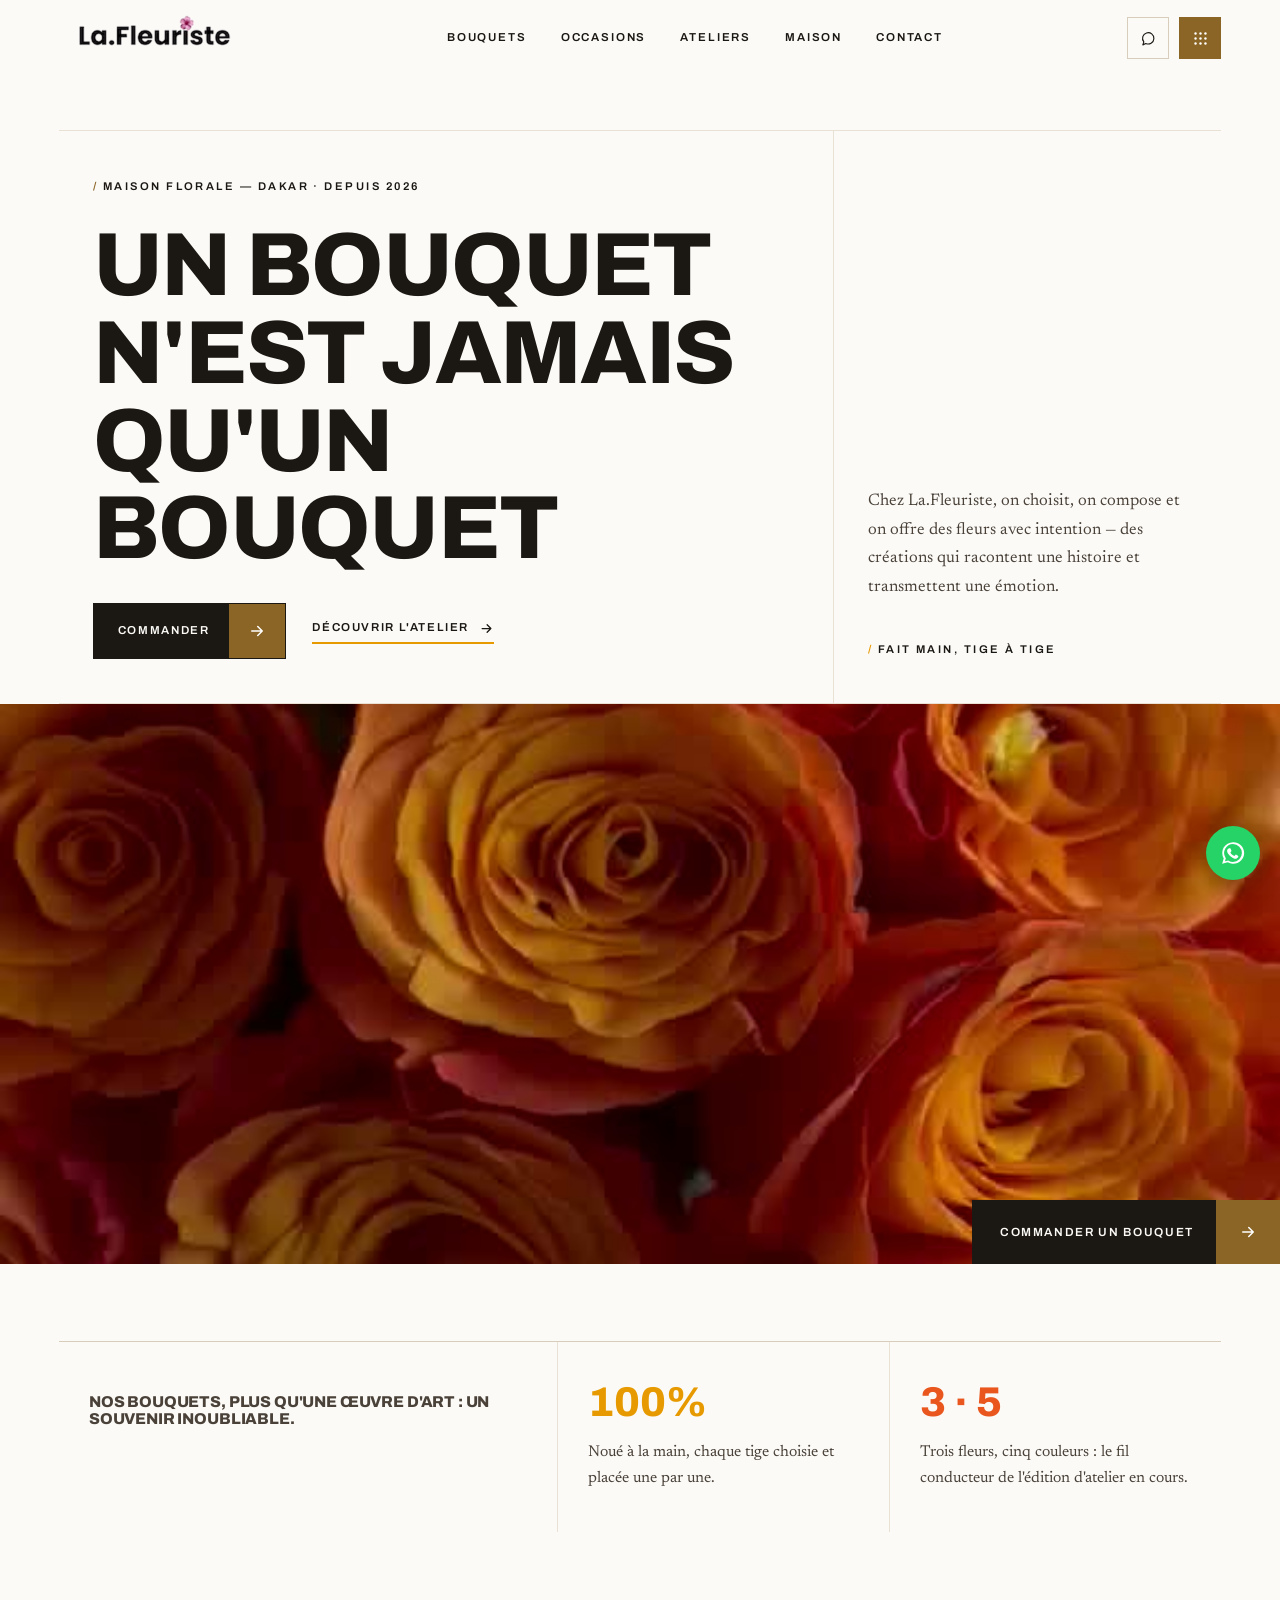
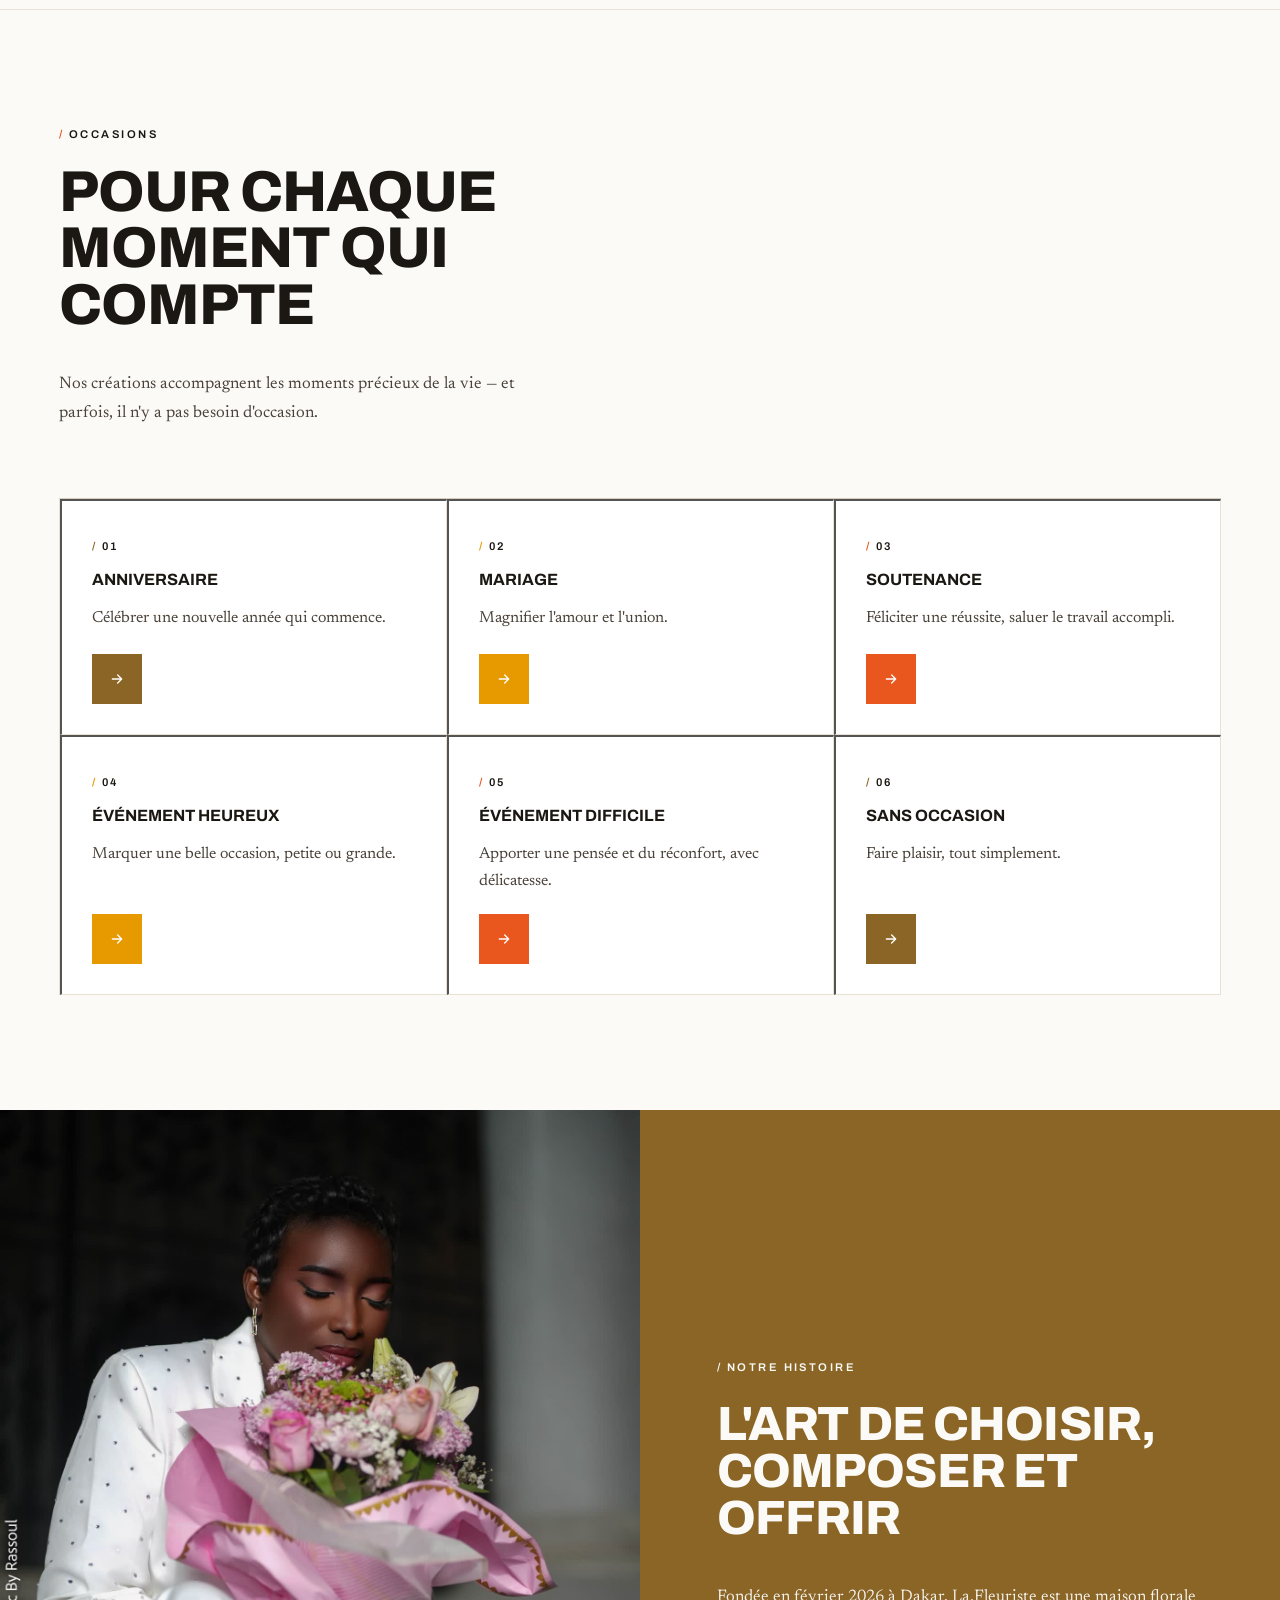
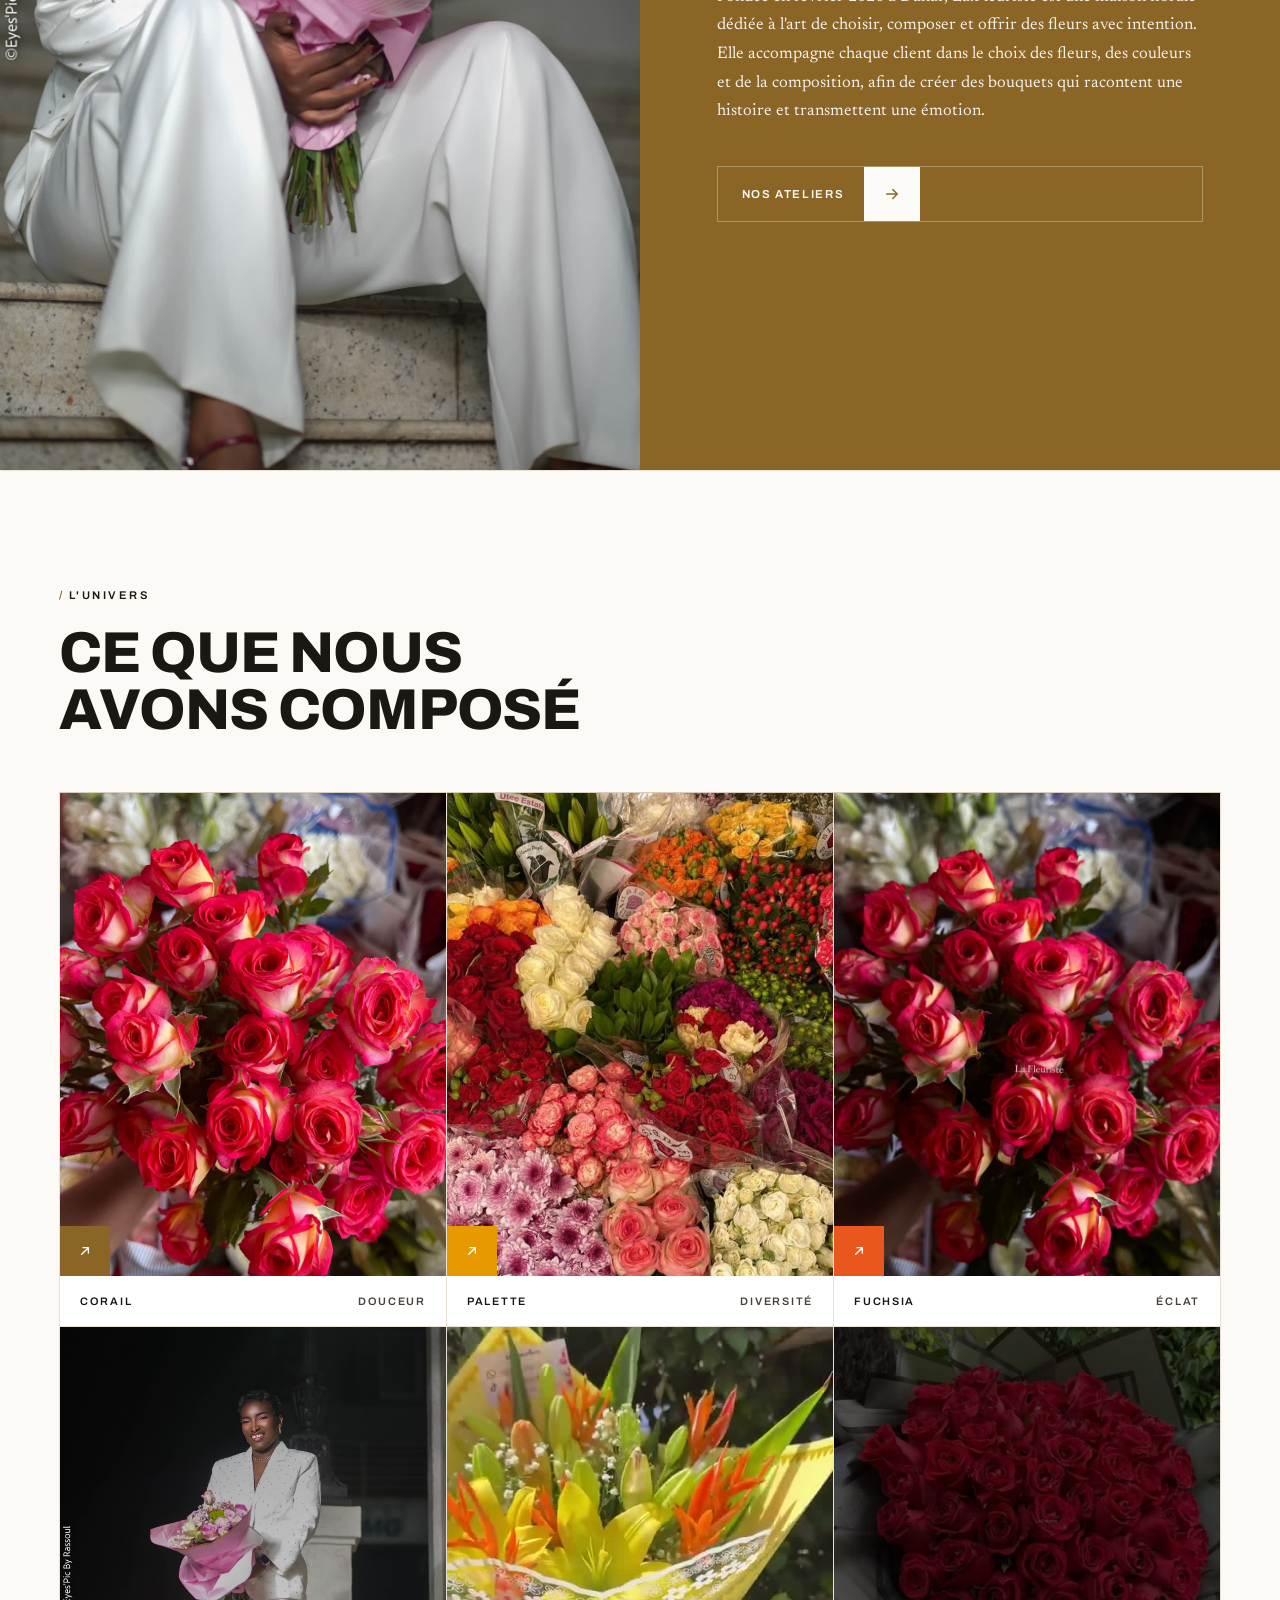
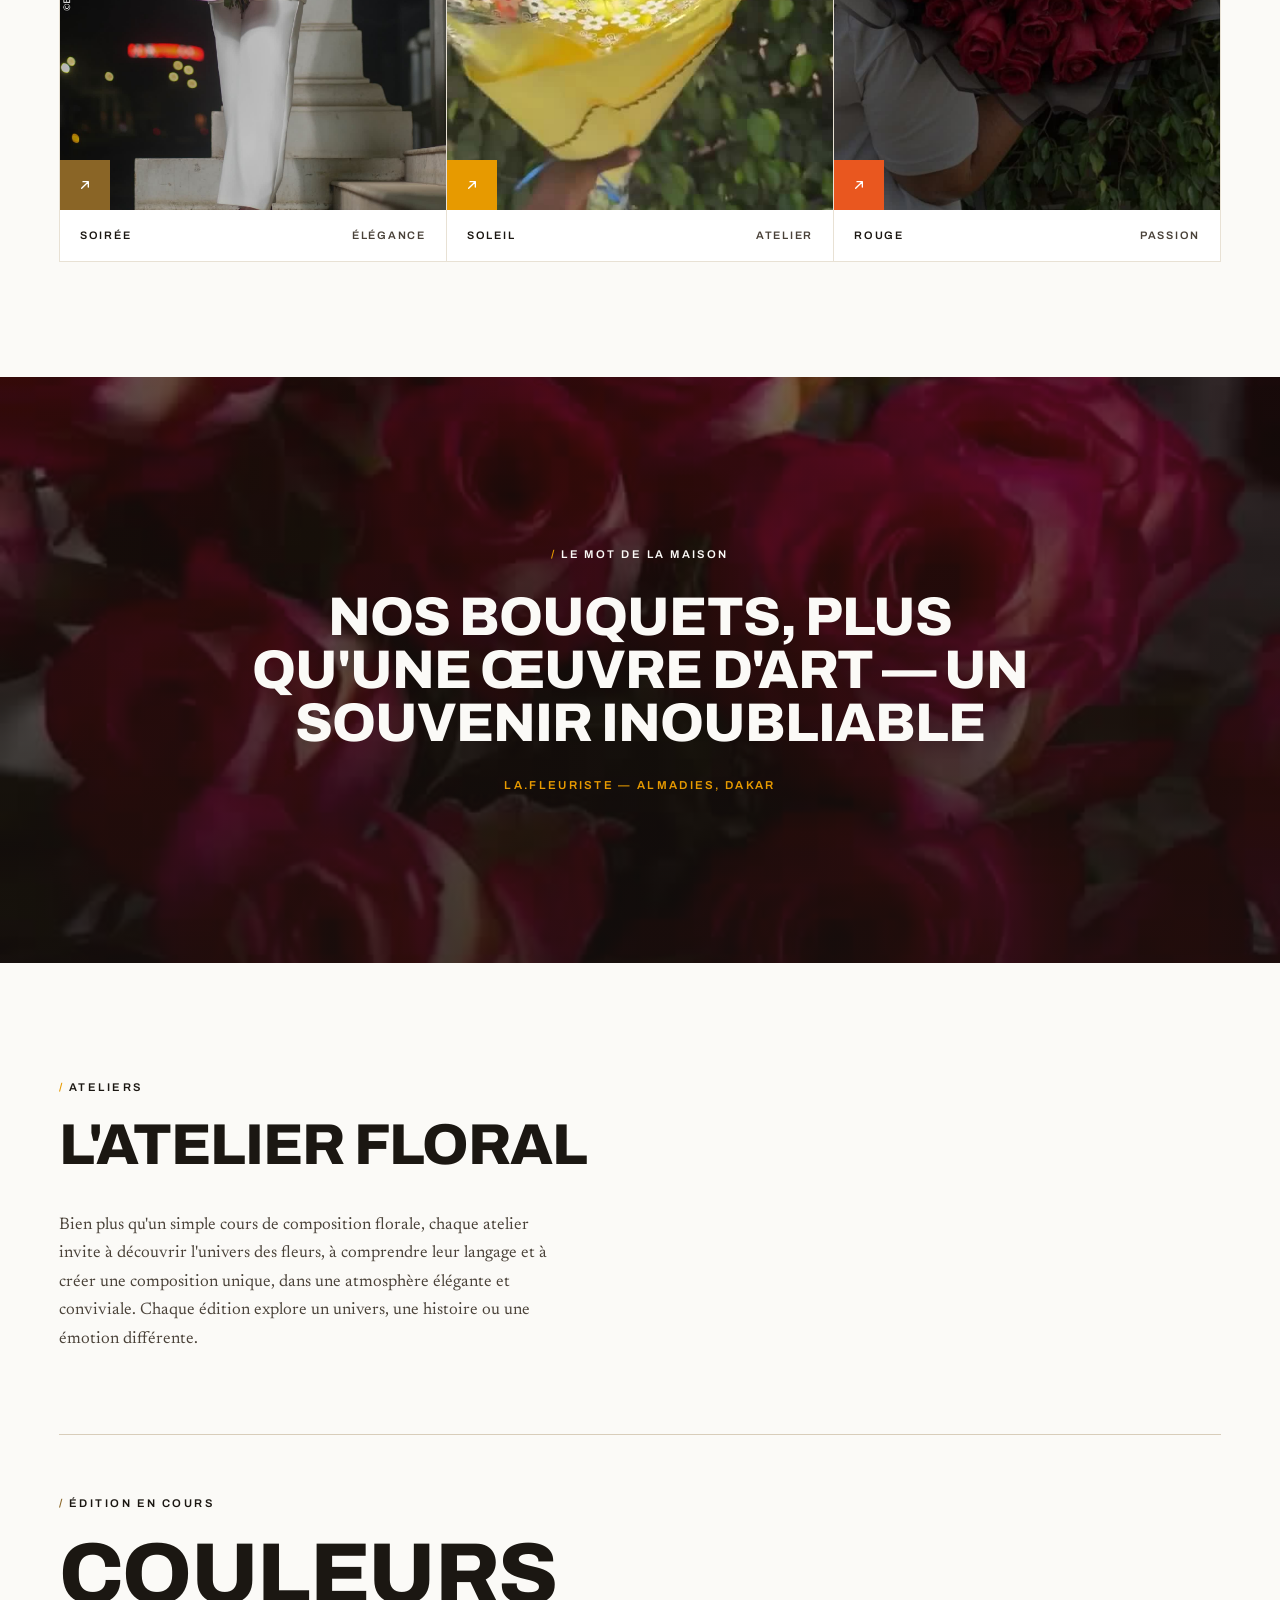
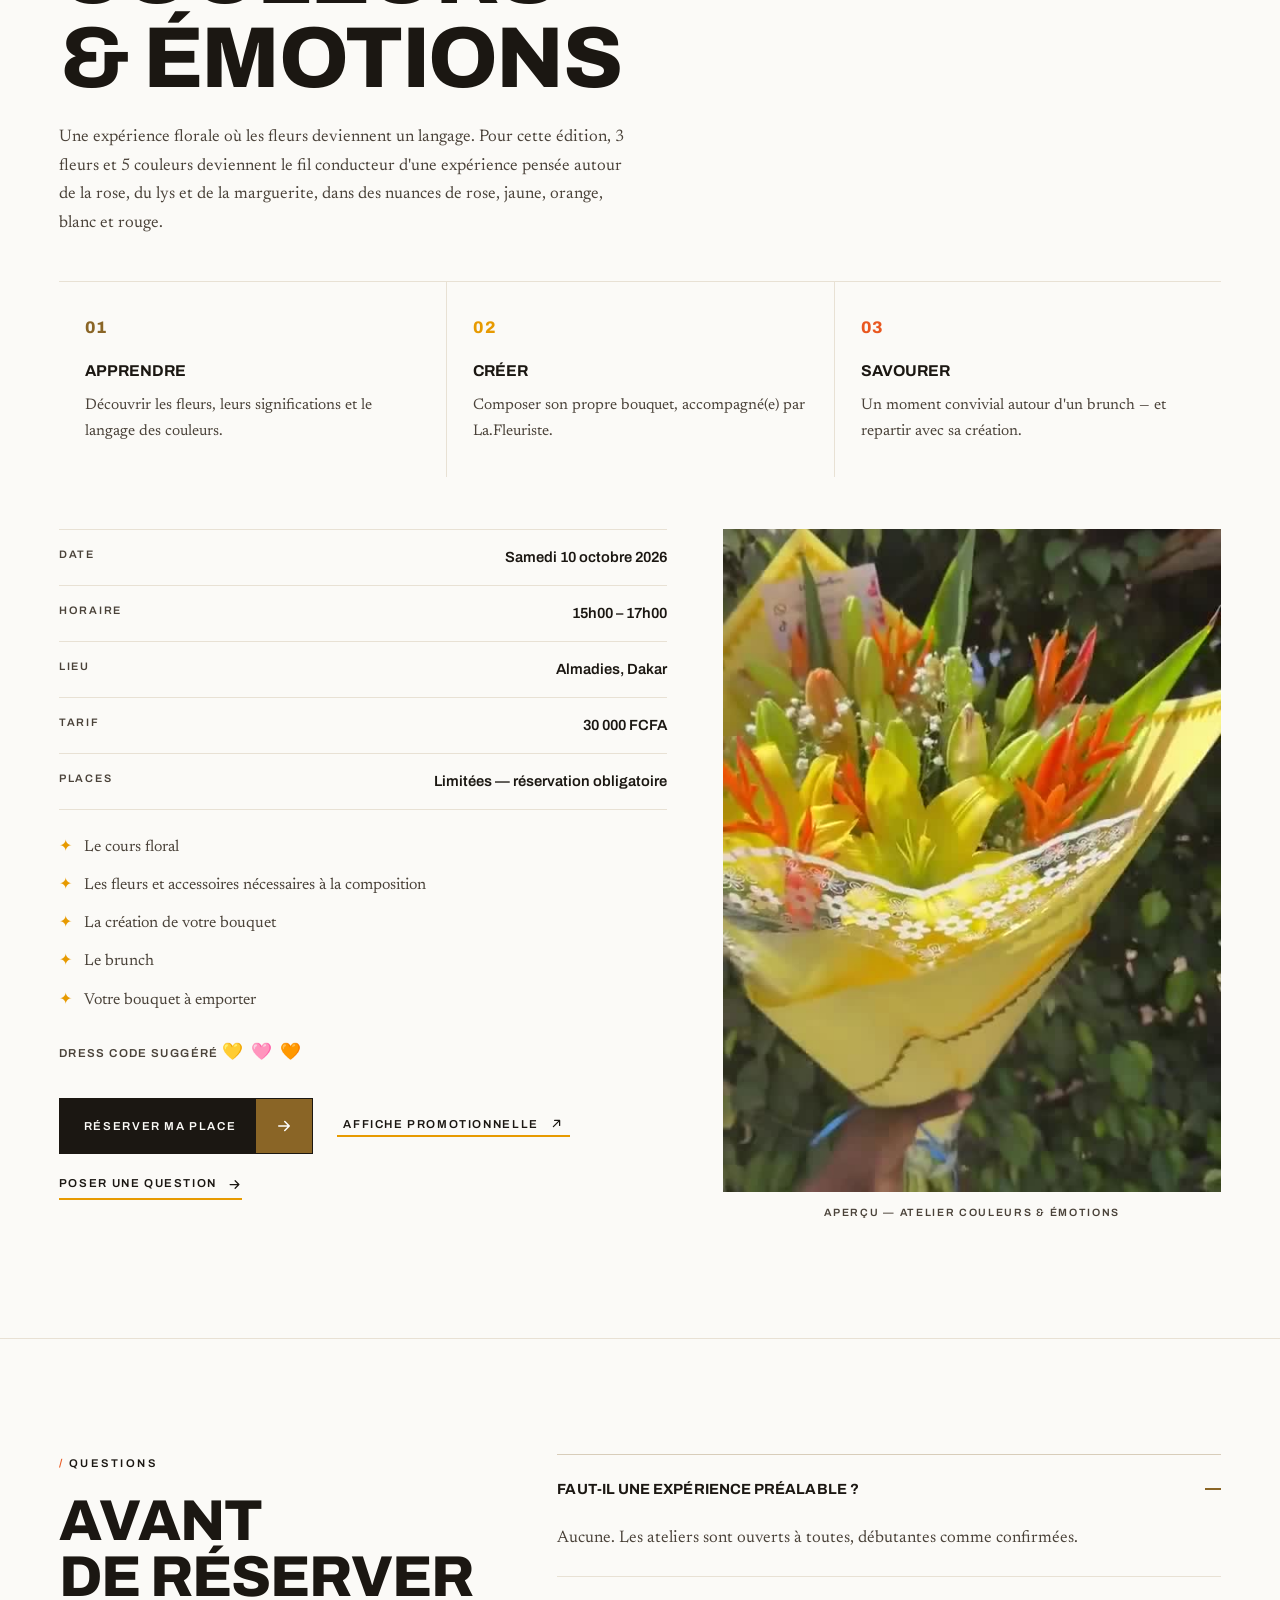
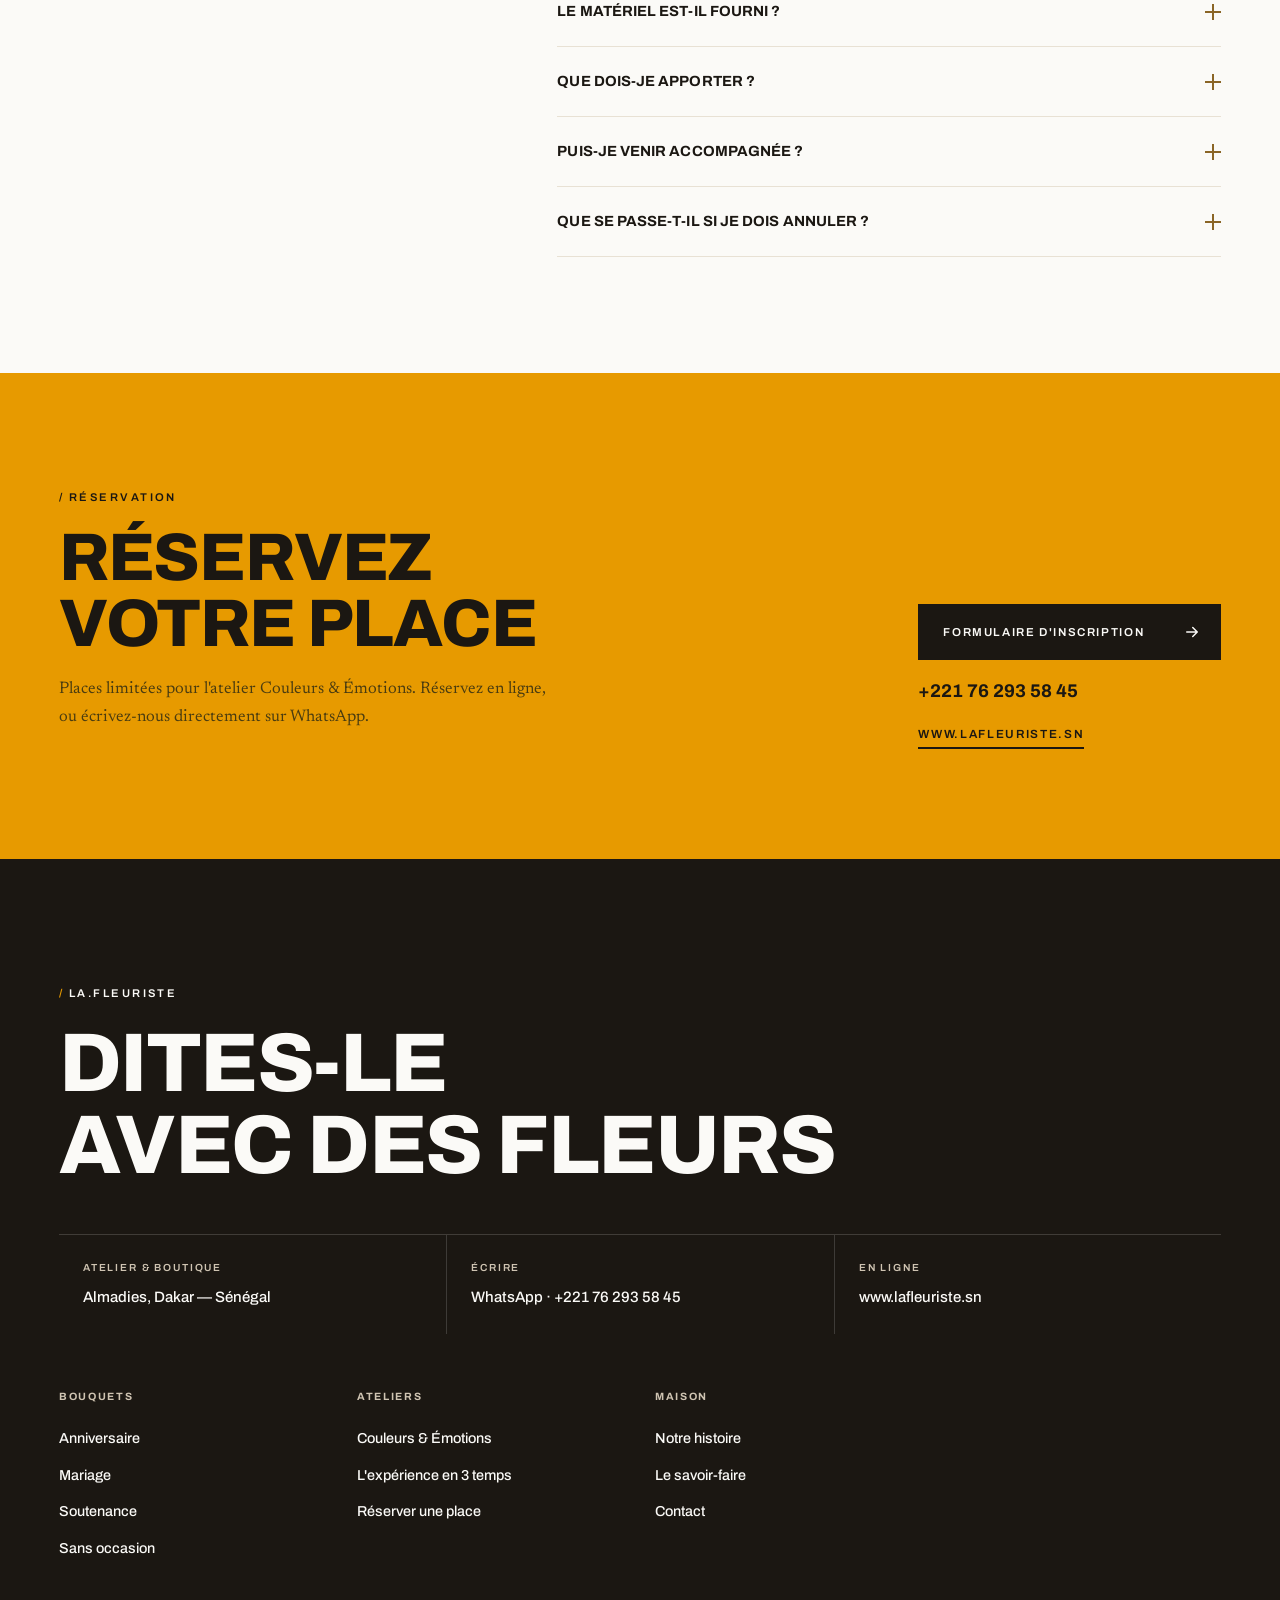
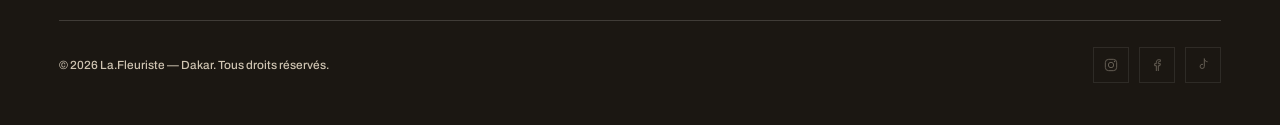
==== index.html @ c16118dc "Initial commit via Netlify [skip ci]" ====
<!doctype html>
<html lang="fr">
<head>
<meta charset="utf-8">
<meta name="viewport" content="width=device-width, initial-scale=1">
<title>La.Fleuriste — Maison florale &amp; Ateliers, Dakar</title>
<meta name="description" content="La.Fleuriste — maison florale à Almadies, Dakar. Bouquets sur-mesure pour chaque occasion et ateliers floraux. Édition en cours : Atelier Floral Couleurs &amp; Émotions.">
<meta name="theme-color" content="#FBFAF7">
<meta property="og:title" content="La.Fleuriste — Maison florale &amp; Ateliers, Dakar">
<meta property="og:description" content="Nos bouquets, plus qu'une œuvre d'art : un souvenir inoubliable.">
<meta property="og:type" content="website">
<link rel="preconnect" href="https://fonts.googleapis.com">
<link rel="preconnect" href="https://fonts.gstatic.com" crossorigin>
<link rel="stylesheet" href="https://fonts.googleapis.com/css2?family=Archivo:wght@400;500;600;700;800&family=Newsreader:ital,opsz,wght@0,6..72,400;0,6..72,500;1,6..72,400;1,6..72,500&display=swap">
<link rel="stylesheet" href="style.css">
<script src="config.js"></script>
<script src="firebase-config.js"></script>
<script type="module" src="content-loader.js"></script>
</head>
<body>

<a class="skip" href="#top">Aller au contenu</a>

<div data-include="sections/nav.html"></div>

<main id="top">
  <div data-include="sections/hero.html"></div>
  <div data-include="sections/intro.html"></div>
  <div data-include="sections/occasions.html"></div>
  <div data-include="sections/histoire.html"></div>
  <div data-include="sections/galerie.html"></div>
  <div data-include="sections/citation.html"></div>
  <div data-include="sections/ateliers.html"></div>
  <div data-include="sections/faq.html"></div>
  <div data-include="sections/cta.html"></div>
</main>

<div data-include="sections/footer.html"></div>
<div data-include="sections/modals.html"></div>

<script src="main.js"></script>
<script src="include.js"></script>
</body>
</html>
---- style.css ----
/* ============================================================
   LA.FLEURISTE — FEUILLE DE STYLE
   Direction : structure « Fabrik » (grille à filets, capitales,
   angles droits) + palette maison (doré, jaune, orange) sur blanc.
   ------------------------------------------------------------
   1. Tokens & base           6. Split / Histoire
   2. Boutons & liens         7. Galerie
   3. Navigation & menu       8. Bandeau citation
   4. Hero                    9. Ateliers · FAQ · CTA
   5. Sections génériques    10. Pied de page · WhatsApp
                             11. Responsive (tablette / mobile)
   ============================================================ */

/* ---------- 1. TOKENS & BASE ---------- */
:root{
  color-scheme: light;

  --paper:#FBFAF7;
  --card:#FFFFFF;
  --ink:#1B1712;
  --ink-soft:#4A4239;      /* texte courant — contraste renforcé sur blanc */
  --rule:#E8E1D4;
  --rule-strong:#D8CDBA;

  --gold:#8A6526;          /* accent principal (remplace le rose) — assez foncé pour le blanc dessus */
  --gold-bright:#CDA257;   /* doré lisible sur fond sombre */
  --marigold:#E79A00;      /* jaune */
  --orange:#E9571F;        /* orange */

  --paper-on-dark:#FBFAF7;
  --dim-on-dark:#CFC4B2;   /* texte secondaire sur fond sombre */
  --wa:#25D366;

  --maxw:1300px;
  --pad:clamp(18px, 4.6vw, 60px);
  --nav-h:84px;
}

*{ box-sizing:border-box; }
html{ -webkit-text-size-adjust:100%; scroll-behavior:smooth; }
@media (prefers-reduced-motion:reduce){ html{ scroll-behavior:auto; } }

body{
  margin:0;
  background:var(--paper);
  color:var(--ink);
  font-family:"Newsreader", Georgia, "Times New Roman", serif;
  font-size:1.05rem;
  line-height:1.7;
  -webkit-font-smoothing:antialiased;
  text-rendering:optimizeLegibility;
  overflow-x:hidden;
}

img,video{ display:block; max-width:100%; }
a{ color:inherit; text-decoration:none; }
h1,h2,h3,h4{ margin:0; font-family:"Archivo","Helvetica Neue",Arial,sans-serif; }

.skip{
  position:absolute; left:-999px; top:0; z-index:200;
  background:var(--ink); color:var(--paper); padding:12px 18px;
  font-family:"Archivo",sans-serif; font-size:.8rem; letter-spacing:.1em; text-transform:uppercase;
}
.skip:focus{ left:12px; top:12px; }

:focus-visible{ outline:2px solid var(--gold); outline-offset:3px; }

/* utility type ------------------------------------------------ */
.eye{
  font-family:"Archivo",sans-serif; font-weight:600;
  font-size:.7rem; letter-spacing:.22em; text-transform:uppercase;
  color:var(--ink); display:inline-flex; align-items:baseline; white-space:nowrap;
}
.eye i{ font-style:normal; font-weight:700; color:var(--slash,var(--gold)); }
.eye.on-dark{ color:var(--paper-on-dark); }

.display{
  font-family:"Archivo",sans-serif; font-weight:800;
  text-transform:uppercase; line-height:.98; letter-spacing:-.018em;
  text-wrap:balance;
}

.prose{ max-width:56ch; color:var(--ink-soft); }
.prose.on-dark{ color:var(--dim-on-dark); }

/* shell ------------------------------------------------------- */
.wrap{ max-width:var(--maxw); margin:0 auto; padding-left:var(--pad); padding-right:var(--pad); }
.rule-top{ border-top:1px solid var(--rule); }

/* ---------- 2. BOUTONS & LIENS ---------- */
.btn{
  display:inline-flex; align-items:stretch; gap:0;
  font-family:"Archivo",sans-serif; font-weight:600; font-size:.72rem;
  letter-spacing:.14em; text-transform:uppercase;
  background:var(--ink); color:var(--paper-on-dark);
  border:1px solid var(--ink); min-height:56px;
}
.btn > :first-child, .btn{ align-items:center; }
.btn{ padding-left:24px; }
.btn .cap{
  display:grid; place-items:center; width:56px; margin-left:20px; align-self:stretch;
  background:var(--btn-accent,var(--orange));
}
.btn .cap svg{ width:18px; height:18px; transition:transform .25s ease; }
.btn:hover .cap svg{ transform:translateX(3px); }
.btn.on-dark{ background:transparent; color:var(--paper-on-dark); border-color:rgba(251,250,247,.32); }

.tlink{
  font-family:"Archivo",sans-serif; font-weight:600; font-size:.72rem;
  letter-spacing:.14em; text-transform:uppercase; color:var(--ink);
  border-bottom:2px solid var(--marigold); padding-bottom:4px;
  display:inline-flex; gap:10px; align-items:center;
}
.tlink svg{ width:15px; height:15px; transition:transform .25s ease; }
.tlink:hover svg{ transform:translateX(3px); }
button.tlink{ background:none; border:0; border-bottom:2px solid var(--marigold); cursor:pointer; }
.tlink-btn:hover svg{ transform:translate(2px,-2px); }
.edition-actions .tlink{ color:var(--ink); }
.on-dark .tlink, .split-panel .tlink{ color:var(--paper-on-dark); }

.sq{
  display:grid; place-items:center; width:50px; height:50px; flex:none;
  background:var(--accent,var(--orange)); color:#fff;
}
.sq svg{ width:16px; height:16px; transition:transform .25s ease; }
.cell-go:hover .sq svg,
.gcard:hover .sq svg{ transform:translate(3px,-3px); }

/* ---------- 3. NAVIGATION & MENU ---------- */
.nav{
  position:fixed; inset:0 0 auto 0; z-index:60;
  background:transparent; border-bottom:1px solid transparent;
  transition:background-color .35s ease, border-color .35s ease;
}
.nav.solid{ background:var(--paper); border-bottom-color:var(--rule); }
.nav-in{
  max-width:var(--maxw); margin:0 auto; padding:11px var(--pad);
  display:flex; align-items:center; justify-content:space-between; gap:24px;
}
.nav.solid .nav-in{ padding-top:8px; padding-bottom:8px; }
.brand{ display:flex; align-items:center; }
.brand img{ height:54px; width:auto; }
@media (max-width:720px){ .brand img{ height:42px; } }
.nav-links{ display:flex; gap:34px; }
.nav-links a{
  position:relative; padding:6px 0; color:var(--ink);
  font-family:"Archivo",sans-serif; font-weight:600; font-size:.72rem;
  letter-spacing:.16em; text-transform:uppercase;
}
.nav-links a::after{
  content:""; position:absolute; left:0; right:100%; bottom:0; height:2px;
  background:var(--gold); transition:right .3s ease;
}
.nav-links a:hover::after{ right:0; }

.nav-right{ display:flex; align-items:center; gap:10px; }
.icon-btn{
  width:42px; height:42px; flex:none; display:grid; place-items:center;
  background:transparent; border:1px solid var(--rule-strong); color:var(--ink); cursor:pointer;
}
.icon-btn.solid{ background:var(--gold); border-color:var(--gold); color:#fff; }
.icon-btn svg{ width:17px; height:17px; }

.drawer{
  position:fixed; inset:0; z-index:80; background:var(--ink); color:var(--paper-on-dark);
  display:flex; flex-direction:column; justify-content:center; gap:40px;
  padding:var(--pad);
}
.drawer[hidden]{ display:none; }
.drawer-close{
  position:absolute; top:18px; right:var(--pad);
  background:none; border:none; color:var(--paper-on-dark); font-size:2rem; line-height:1; cursor:pointer;
}
.drawer-nav{ display:flex; flex-direction:column; gap:6px; }
.drawer-nav a{
  font-family:"Archivo",sans-serif; font-weight:800; text-transform:uppercase;
  font-size:clamp(2rem,9vw,3.4rem); letter-spacing:-.01em; line-height:1.1;
  padding:6px 0; border-bottom:1px solid rgba(251,250,247,.12);
}
.drawer-nav a:hover{ color:var(--gold-bright); }
.drawer-foot{
  display:flex; flex-wrap:wrap; gap:14px 28px; align-items:center;
  font-family:"Archivo",sans-serif; font-weight:600; font-size:.74rem;
  letter-spacing:.14em; text-transform:uppercase; color:var(--dim-on-dark);
}
.drawer-foot a{ border-bottom:2px solid var(--gold-bright); padding-bottom:3px; color:var(--paper-on-dark); }

/* ---------- 4. HERO ---------- */
.hero{ padding-top:calc(var(--nav-h) + 46px); }
.hero-grid{
  display:grid; grid-template-columns:2fr 1fr;
  border-top:1px solid var(--rule); border-bottom:1px solid var(--rule);
}
.hero-grid > *{ padding:46px 34px 44px; }
.hero-head{ display:flex; flex-direction:column; gap:26px; border-right:1px solid var(--rule); }
.hero-head h1{ font-size:clamp(2.7rem, 7vw, 5.6rem); }
.hero-actions{ display:flex; flex-wrap:wrap; gap:20px 26px; align-items:center; margin-top:4px; }
.hero-aside{ display:flex; flex-direction:column; gap:22px; justify-content:flex-end; }
.hero-aside .prose{ font-size:1.05rem; }

.band{ position:relative; }
.band-media{
  width:100%; height:clamp(340px, 52vw, 560px); object-fit:cover; background:var(--ink);
}
.tab{
  position:absolute; right:0; bottom:0;
  display:flex; align-items:center; gap:0; padding-left:28px;
  background:var(--ink); color:var(--paper-on-dark); min-height:64px;
  font-family:"Archivo",sans-serif; font-weight:600; font-size:.74rem;
  letter-spacing:.14em; text-transform:uppercase;
}
.tab .cap{ display:grid; place-items:center; width:64px; align-self:stretch; margin-left:22px; background:var(--gold); }
.tab .cap svg{ width:18px; height:18px; transition:transform .25s ease; }
.tab:hover .cap svg{ transform:translateX(3px); }

/* ---------- 5. SECTIONS GÉNÉRIQUES ---------- */
.sec{ padding:clamp(66px, 9vw, 122px) 0; }
.sec-tight{ padding:clamp(48px, 6vw, 80px) 0; }
.sec-head{ display:flex; flex-direction:column; gap:20px; max-width:60ch; margin-bottom:54px; }
.sec-head h2{ font-size:clamp(2rem, 5.2vw, 3.6rem); }

[id]{ scroll-margin-top:calc(var(--nav-h) + 12px); }

/* intro trio */
.trio{ display:grid; grid-template-columns:1.5fr 1fr 1fr; border-top:1px solid var(--rule-strong); }
.trio > div{ padding:40px 30px; border-left:1px solid var(--rule); }
.trio > div:first-child{ border-left:none; }
.trio-big{
  margin:0; font-family:"Archivo",sans-serif; font-weight:800; text-transform:uppercase;
  font-size:clamp(1.2rem,1.9vw,1.5rem); line-height:1.08; letter-spacing:-.01em;
}
.trio-num{ font-family:"Archivo",sans-serif; font-weight:800; font-size:2.6rem; line-height:1; color:var(--slash,var(--orange)); }
.trio p{ margin:12px 0 0; color:var(--ink-soft); font-size:.98rem; }

/* occasions cells */
.cells{
  display:grid; grid-template-columns:repeat(3,1fr);
  border-top:1px solid var(--rule-strong); border-left:1px solid var(--rule);
}
.cell{
  display:flex; flex-direction:column; gap:15px; min-height:236px;
  padding:36px 30px 30px; background:var(--card);
  border-right:1px solid var(--rule); border-bottom:1px solid var(--rule);
}
.cell{
  text-align:left; cursor:pointer; font:inherit; color:inherit;
  transition:background-color .25s ease;
}
.cell:hover{ background:var(--paper); }
.cell h3{ font-family:"Archivo",sans-serif; font-weight:700; text-transform:uppercase; font-size:1.02rem; line-height:1.15; }
.cell p{ margin:0; flex:1; color:var(--ink-soft); font-size:1rem; }
.cell .eye i{ color:var(--accent); }
.cell .sq{ margin-top:4px; }
.cell:hover .sq svg{ transform:translate(3px,-3px); }

/* ---------- fenêtre de détails (occasions) & agrandissement (galerie) ---------- */
dialog.modal{
  width:min(560px, calc(100vw - 32px)); max-height:calc(100vh - 40px);
  padding:0; border:none; background:var(--card); color:var(--ink);
  box-shadow:0 40px 90px rgba(20,16,14,.35);
}
dialog.modal::backdrop{ background:rgba(20,16,14,.62); }
.modal-in{ padding:clamp(28px, 5vw, 48px); }
.modal-close{
  position:absolute; top:10px; right:12px; width:40px; height:40px;
  background:none; border:none; font-size:1.7rem; line-height:1; cursor:pointer; color:var(--ink-soft);
}
.modal-close:hover{ color:var(--ink); }
.modal h3{
  font-family:"Archivo",sans-serif; font-weight:800; text-transform:uppercase;
  font-size:clamp(1.5rem,3.4vw,2.1rem); line-height:1.05; letter-spacing:-.01em; margin:14px 0 16px;
}
.modal p{ margin:0 0 22px; color:var(--ink-soft); }
.modal .btn{ width:100%; }
.modal .btn .cap{ margin-left:auto; }

dialog.lightbox{ width:min(920px, calc(100vw - 24px)); padding:0; border:none; background:transparent; }
dialog.lightbox::backdrop{ background:rgba(20,16,14,.9); }
.lightbox img{ width:100%; max-height:82vh; object-fit:contain; background:var(--ink); }
.lightbox figcaption{
  display:flex; justify-content:space-between; gap:16px; margin-top:12px;
  font-family:"Archivo",sans-serif; font-weight:600; font-size:.7rem;
  letter-spacing:.16em; text-transform:uppercase; color:var(--paper-on-dark);
}
.lightbox .modal-close{ position:fixed; top:14px; right:18px; color:var(--paper-on-dark); }

/* ---------- 6. SPLIT / HISTOIRE ---------- */
.split{ display:grid; grid-template-columns:1fr 1fr; }
.split-photo img{ width:100%; height:100%; min-height:440px; object-fit:cover; }
.split-panel{
  background:var(--gold); color:var(--paper-on-dark);
  padding:clamp(40px, 6vw, 88px);
  display:flex; flex-direction:column; gap:24px; justify-content:center;
}
.split-panel h2{ font-size:clamp(1.9rem, 3.8vw, 3rem); }
.split-panel .prose.on-dark{ color:rgba(251,250,247,.94); }

/* ---------- 7. GALERIE ---------- */
.gal{
  display:grid; grid-template-columns:repeat(3,1fr);
  border-top:1px solid var(--rule-strong); border-left:1px solid var(--rule);
}
.gcard{ margin:0; background:var(--card); border-right:1px solid var(--rule); border-bottom:1px solid var(--rule); }
.gcard .ph{ position:relative; overflow:hidden; aspect-ratio:4/5; }
.gcard .ph img{ width:100%; height:100%; object-fit:cover; transition:transform .7s ease; }
.gcard:hover .ph img{ transform:scale(1.05); }
.gcard .sq{ position:absolute; left:0; bottom:0; }
.gcard .cap{
  display:flex; align-items:center; justify-content:space-between; gap:14px;
  padding:16px 20px; font-family:"Archivo",sans-serif; font-weight:600;
  font-size:.68rem; letter-spacing:.16em; text-transform:uppercase;
}
.gcard .cap span:last-child{ color:var(--ink-soft); }

/* ---------- 8. BANDEAU CITATION ---------- */
.quote{ position:relative; overflow:hidden; color:var(--paper-on-dark); text-align:center; }
.quote-media{ position:absolute; inset:0; width:100%; height:100%; object-fit:cover; }
.quote-scrim{ position:absolute; inset:0; background:linear-gradient(180deg, rgba(20,16,14,.6), rgba(20,16,14,.8)); }
.quote-inner{
  position:relative; z-index:1; max-width:1000px; margin:0 auto;
  padding:clamp(92px, 14vw, 168px) var(--pad);
  display:flex; flex-direction:column; align-items:center; gap:26px;
}
.quote blockquote{ margin:0; font-size:clamp(1.9rem, 4.6vw, 3.4rem); }
.quote cite{
  font-style:normal; font-family:"Archivo",sans-serif; font-weight:600;
  font-size:.72rem; letter-spacing:.2em; text-transform:uppercase; color:var(--marigold);
}

/* ---------- 9. ATELIERS · FAQ · CTA ---------- */
.edition{ border-top:1px solid var(--rule-strong); margin-top:64px; padding-top:54px; }
.edition-title{ font-size:clamp(2.6rem, 8vw, 5.4rem); margin-top:14px; }
.edition-desc{ margin-top:22px; max-width:64ch; }

.temps{
  list-style:none; margin:44px 0 0; padding:0;
  display:grid; grid-template-columns:repeat(3,1fr); border-top:1px solid var(--rule);
}
.temps > li{ padding:32px 26px; border-left:1px solid var(--rule); }
.temps > li:first-child{ border-left:none; }
.temps-n{ font-family:"Archivo",sans-serif; font-weight:800; font-size:1.05rem; letter-spacing:.08em; color:var(--slash); }
.temps h4{ font-family:"Archivo",sans-serif; font-weight:700; text-transform:uppercase; font-size:.98rem; margin:14px 0 8px; }
.temps p{ margin:0; color:var(--ink-soft); font-size:.96rem; }

.edition-body{ display:grid; grid-template-columns:1.1fr .9fr; gap:56px; margin-top:52px; align-items:start; }
.facts{ margin:0; border-top:1px solid var(--rule); }
.fact{ display:flex; justify-content:space-between; gap:20px; padding:15px 0; border-bottom:1px solid var(--rule); }
.fact dt{ font-family:"Archivo",sans-serif; font-weight:600; font-size:.68rem; letter-spacing:.16em; text-transform:uppercase; color:var(--ink-soft); }
.fact dd{ margin:0; font-family:"Archivo",sans-serif; font-weight:600; font-size:.92rem; text-align:right; }
.incl{ list-style:none; margin:24px 0 0; padding:0; display:flex; flex-direction:column; gap:11px; }
.incl li{ display:flex; gap:12px; color:var(--ink-soft); font-size:1rem; }
.incl li::before{ content:"\2726"; color:var(--marigold); }
.dress{ margin:24px 0 0; font-family:"Archivo",sans-serif; font-weight:600; font-size:.72rem; letter-spacing:.12em; text-transform:uppercase; color:var(--ink-soft); }
.dress b{ font-size:1.05rem; letter-spacing:.14em; }
.edition-actions{ margin-top:32px; display:flex; flex-wrap:wrap; gap:20px 24px; align-items:center; }
.edition-media{ margin:0; }
.edition-media video{ width:100%; aspect-ratio:3/4; object-fit:cover; background:var(--ink); }
.edition-media figcaption{ margin-top:12px; text-align:center; font-family:"Archivo",sans-serif; font-weight:600; font-size:.66rem; letter-spacing:.16em; text-transform:uppercase; color:var(--ink-soft); }

/* faq */
.faq-grid{ display:grid; grid-template-columns:.8fr 1.2fr; gap:56px; align-items:start; }
.faq-head{ margin-bottom:0; }
.faq-list{ border-top:1px solid var(--rule-strong); }
.faq-item{ border-bottom:1px solid var(--rule); }
.faq-item summary{
  list-style:none; cursor:pointer; display:flex; align-items:center; justify-content:space-between; gap:20px;
  padding:22px 0; font-family:"Archivo",sans-serif; font-weight:700; text-transform:uppercase;
  font-size:.92rem; letter-spacing:.005em; color:var(--ink);
}
.faq-item summary::-webkit-details-marker{ display:none; }
.pm{ position:relative; width:16px; height:16px; flex:none; }
.pm::before,.pm::after{ content:""; position:absolute; background:var(--gold); }
.pm::before{ left:0; right:0; top:7px; height:2px; }
.pm::after{ top:0; bottom:0; left:7px; width:2px; transition:transform .25s ease; }
.faq-item[open] .pm::after{ transform:scaleY(0); }
.faq-a{ padding:0 0 24px; color:var(--ink-soft); max-width:60ch; }

/* cta */
.cta{ background:var(--marigold); color:var(--ink); }
.cta-in{ padding-top:clamp(64px,9vw,110px); padding-bottom:clamp(64px,9vw,110px); display:grid; grid-template-columns:1fr auto; gap:44px; align-items:end; }
.cta h2{ font-size:clamp(2.2rem,5.6vw,4.2rem); margin-top:14px; }
.cta .prose{ color:#4a3c10; margin-top:18px; }
.cta-actions{ display:flex; flex-direction:column; align-items:flex-start; gap:16px; }
.cta-phone{ font-family:"Archivo",sans-serif; font-weight:700; font-size:1.15rem; }
.cta-web{ font-family:"Archivo",sans-serif; font-weight:600; font-size:.74rem; letter-spacing:.14em; text-transform:uppercase; border-bottom:2px solid var(--ink); padding-bottom:3px; }

/* ---------- 10. PIED DE PAGE · WHATSAPP ---------- */
footer{ background:var(--ink); color:var(--paper-on-dark); }
footer .wrap{ padding-top:clamp(70px,10vw,120px); padding-bottom:42px; }
.foot-big{ margin:16px 0 0; font-size:clamp(2.4rem,7vw,5.2rem); }

.foot-contact{ display:grid; grid-template-columns:repeat(3,1fr); border-top:1px solid rgba(251,250,247,.16); margin-top:48px; }
.foot-contact > div{ padding:24px; border-left:1px solid rgba(251,250,247,.16); display:flex; flex-direction:column; gap:8px; }
.foot-contact > div:first-child{ border-left:none; }
.foot-contact .k{ font-family:"Archivo",sans-serif; font-weight:600; font-size:.64rem; letter-spacing:.18em; text-transform:uppercase; color:var(--dim-on-dark); }
.foot-contact .v{ font-family:"Archivo",sans-serif; font-weight:500; font-size:.94rem; }
.foot-contact .v a:hover{ color:var(--gold-bright); }

.foot-cols{ display:grid; grid-template-columns:repeat(4,1fr); gap:30px; margin-top:54px; }
.foot-cols h4{ font-family:"Archivo",sans-serif; font-weight:700; font-size:.66rem; letter-spacing:.16em; text-transform:uppercase; color:var(--dim-on-dark); margin-bottom:14px; }
.foot-cols a{ display:block; padding:6px 0; font-family:"Archivo",sans-serif; font-weight:500; font-size:.9rem; }
.foot-cols a:hover{ color:var(--gold-bright); }

.foot-bottom{
  display:flex; flex-wrap:wrap; align-items:center; justify-content:space-between; gap:16px;
  border-top:1px solid rgba(251,250,247,.16); margin-top:54px; padding-top:26px;
  font-family:"Archivo",sans-serif; font-weight:500; font-size:.74rem; color:var(--dim-on-dark);
}
.foot-social{ display:flex; gap:10px; }
.foot-social a{ width:36px; height:36px; display:grid; place-items:center; border:1px solid rgba(251,250,247,.22); }
.foot-social a:hover{ border-color:var(--gold-bright); color:var(--gold-bright); }
.foot-social svg{ width:16px; height:16px; }

.wa-float{
  position:fixed; right:20px; bottom:20px; z-index:50;
  width:54px; height:54px; border-radius:50%; background:var(--wa); color:#fff;
  display:grid; place-items:center; box-shadow:0 10px 26px rgba(20,16,14,.3);
  transition:transform .2s ease;
}
.wa-float:hover{ transform:scale(1.07); }
.wa-float svg{ width:26px; height:26px; }

/* ---------- 11. RESPONSIVE ---------- */

/* petit desktop / grande tablette */
@media (max-width:1080px){
  .hero-grid{ grid-template-columns:1fr; }
  .hero-head{ border-right:none; border-bottom:1px solid var(--rule); }
  .trio{ grid-template-columns:1fr 1fr; }
  .trio > div:nth-child(2){ border-left:none; }
  .trio > div:first-child{ grid-column:1 / -1; border-bottom:1px solid var(--rule); }
  .edition-body{ grid-template-columns:1fr; gap:40px; }
  .edition-media{ max-width:440px; }
}

/* tablette */
@media (max-width:900px){
  .nav-links{ display:none; }
  .cells{ grid-template-columns:1fr 1fr; }
  .gal{ grid-template-columns:1fr 1fr; }
  .faq-grid{ grid-template-columns:1fr; gap:30px; }
  .foot-cols{ grid-template-columns:1fr 1fr; }
}

/* grand mobile */
@media (max-width:720px){
  :root{ --nav-h:66px; }
  .hero-grid > *{ padding:34px 22px; }
  .split{ grid-template-columns:1fr; }
  .split-photo img{ min-height:320px; }
  .trio{ grid-template-columns:1fr; }
  .trio > div{ border-left:none; border-top:1px solid var(--rule); }
  .trio > div:first-child{ border-top:none; border-bottom:none; }
  .temps{ grid-template-columns:1fr; }
  .temps > li{ border-left:none; border-top:1px solid var(--rule); }
  .temps > li:first-child{ border-top:none; }
  .foot-contact{ grid-template-columns:1fr; }
  .foot-contact > div{ border-left:none; border-top:1px solid rgba(251,250,247,.16); }
  .foot-contact > div:first-child{ border-top:none; }
  .cta-in{ grid-template-columns:1fr; align-items:start; }
  .tab{ min-height:54px; font-size:.66rem; padding-left:18px; }
  .tab .cap{ width:54px; margin-left:14px; }
}

/* petit mobile */
@media (max-width:520px){
  .cells{ grid-template-columns:1fr; }
  .gal{ grid-template-columns:1fr; }
  .foot-cols{ grid-template-columns:1fr; }
  .btn{ width:100%; }
  .btn .cap{ margin-left:auto; }
  .edition-actions .btn, .cta-actions .btn{ width:100%; }
  .wa-float{ width:50px; height:50px; right:14px; bottom:14px; }
}

/* mouvement réduit */
@media (prefers-reduced-motion:reduce){
  .gcard .ph img{ transition:none; }
  .btn .cap svg, .tlink svg, .sq svg, .tab .cap svg{ transition:none; }
}
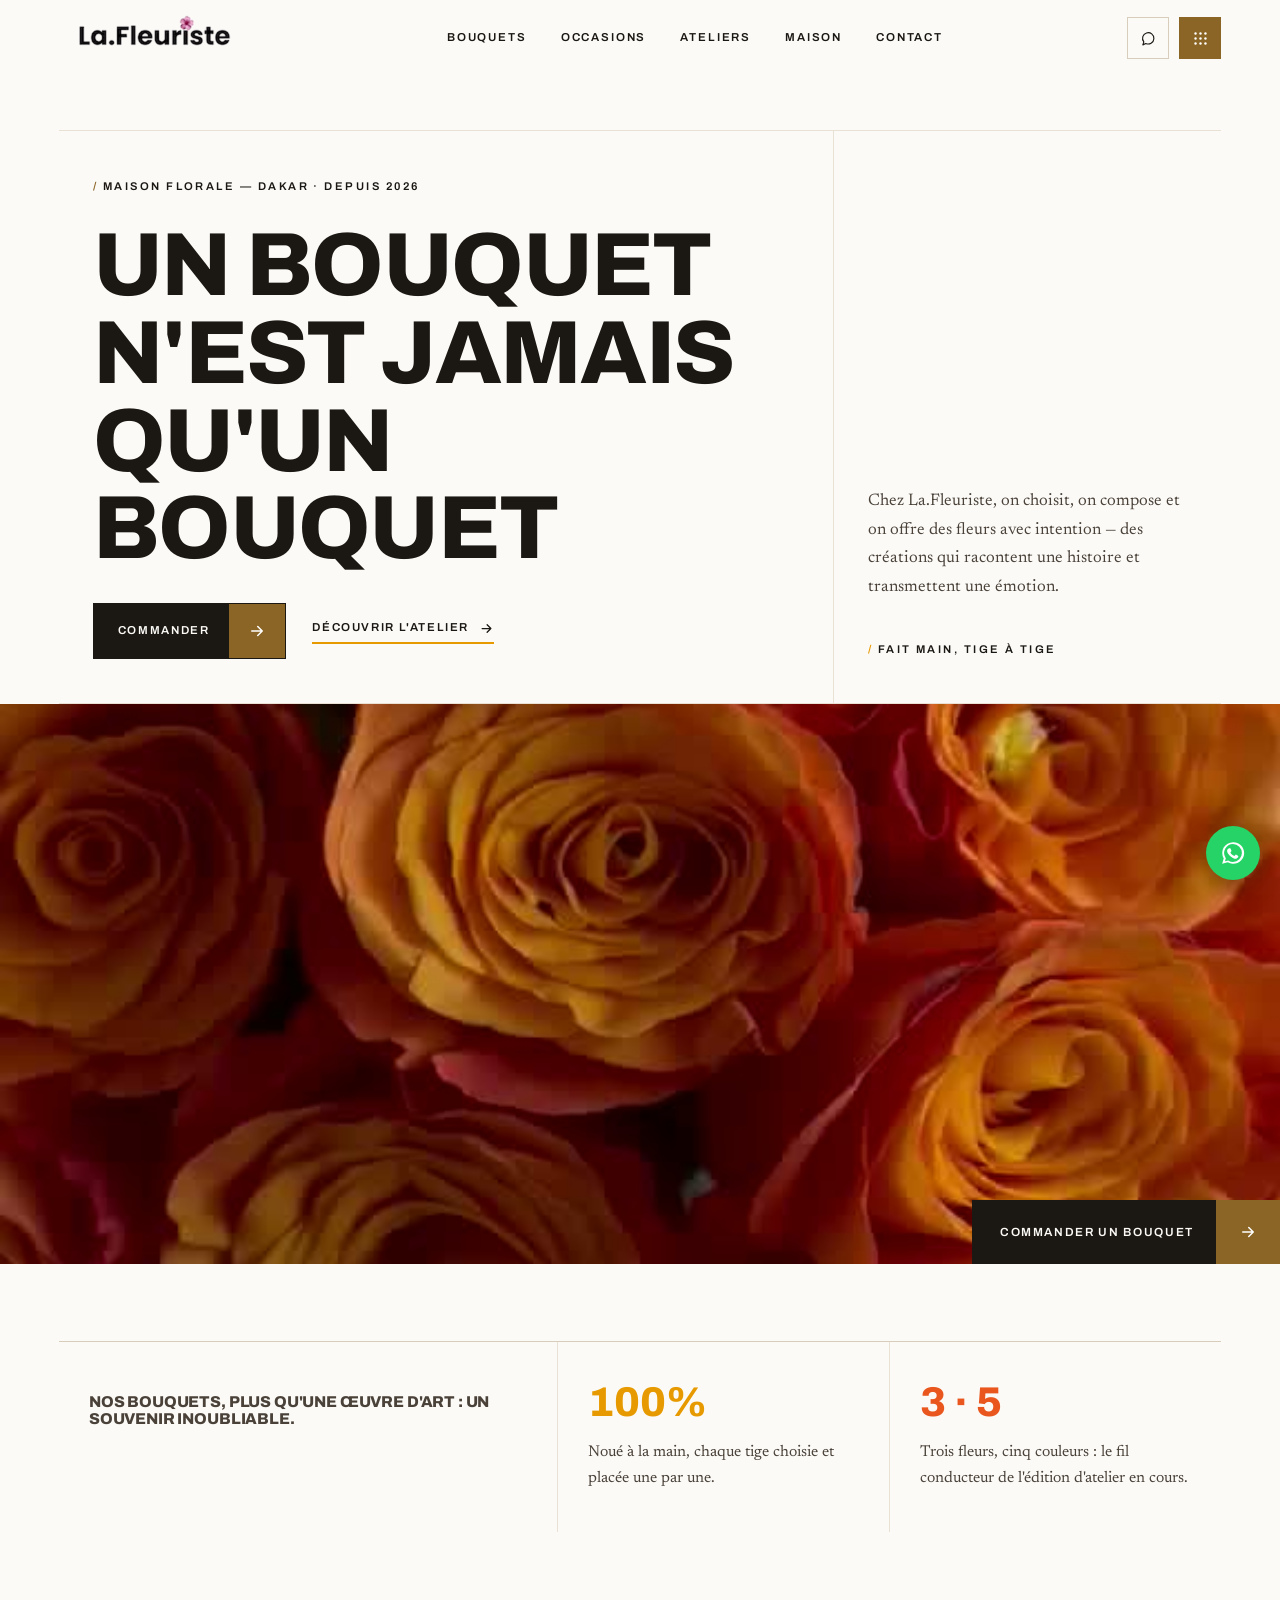
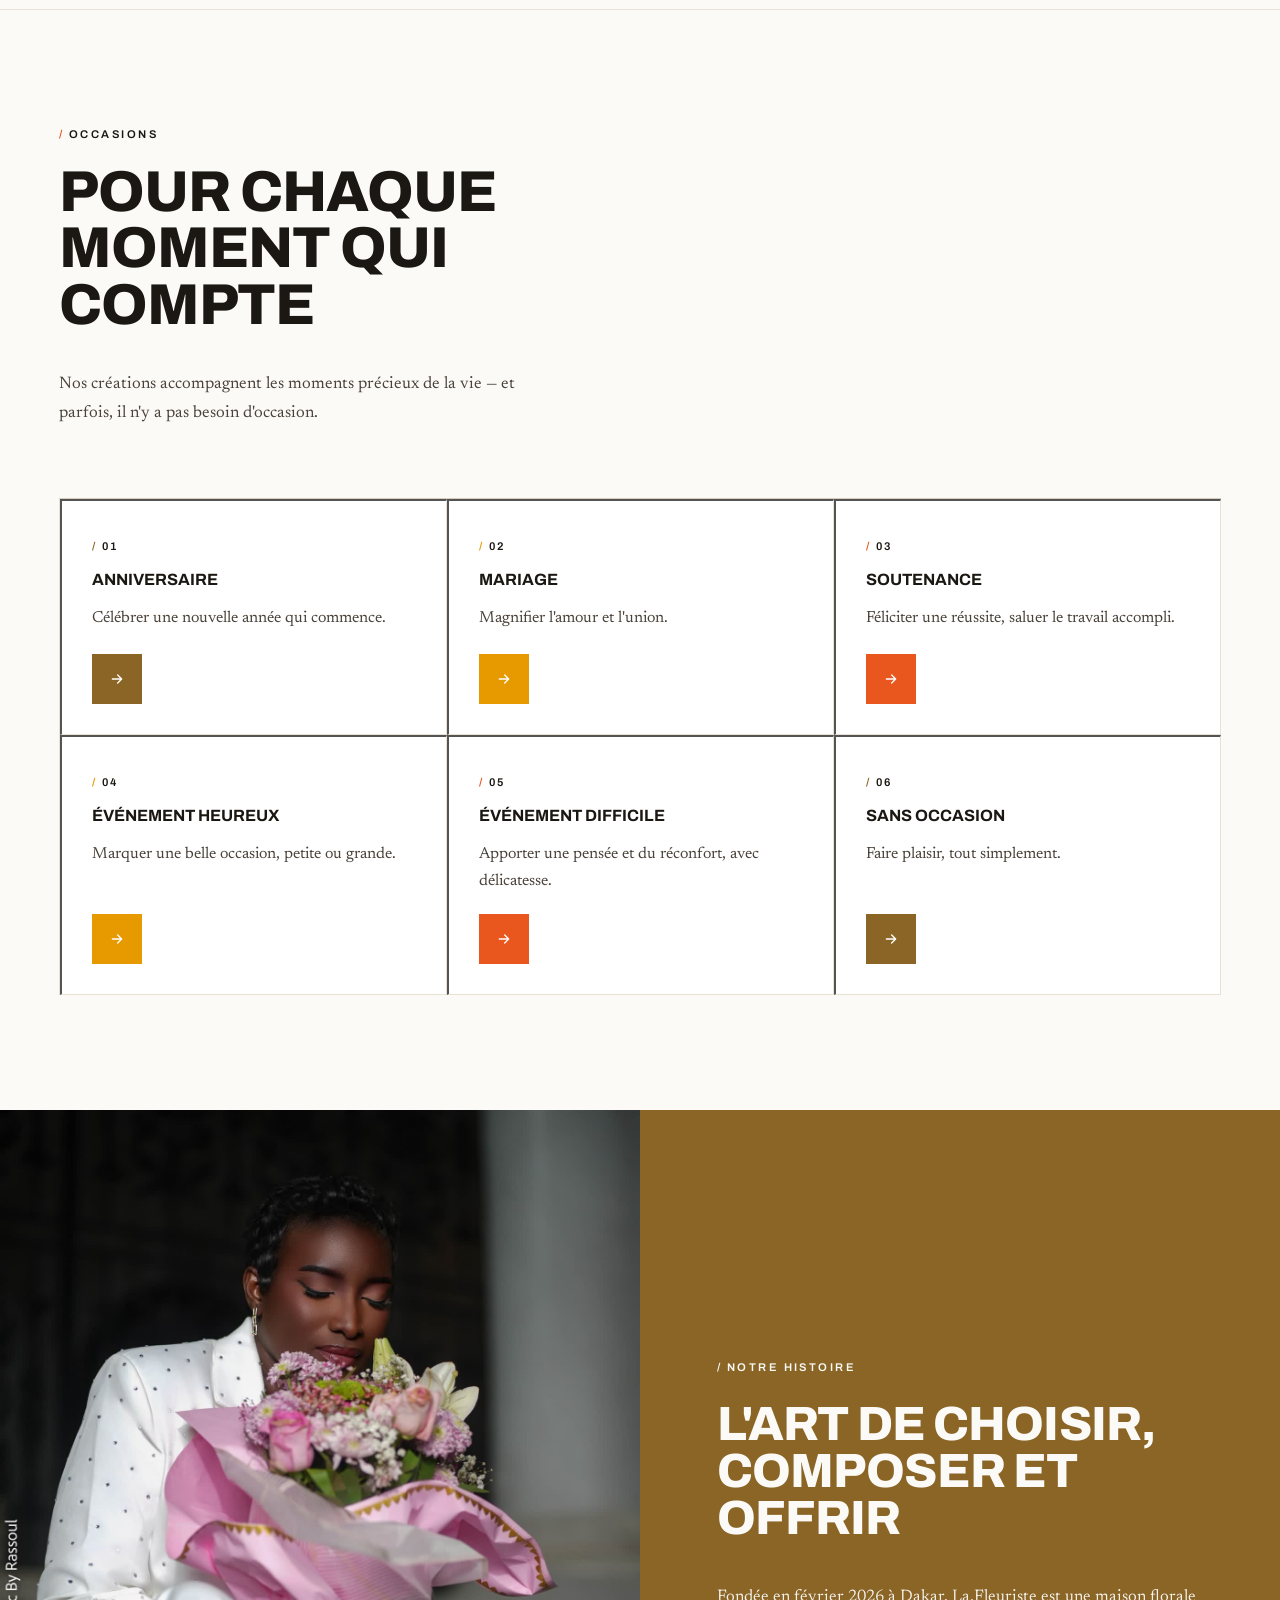
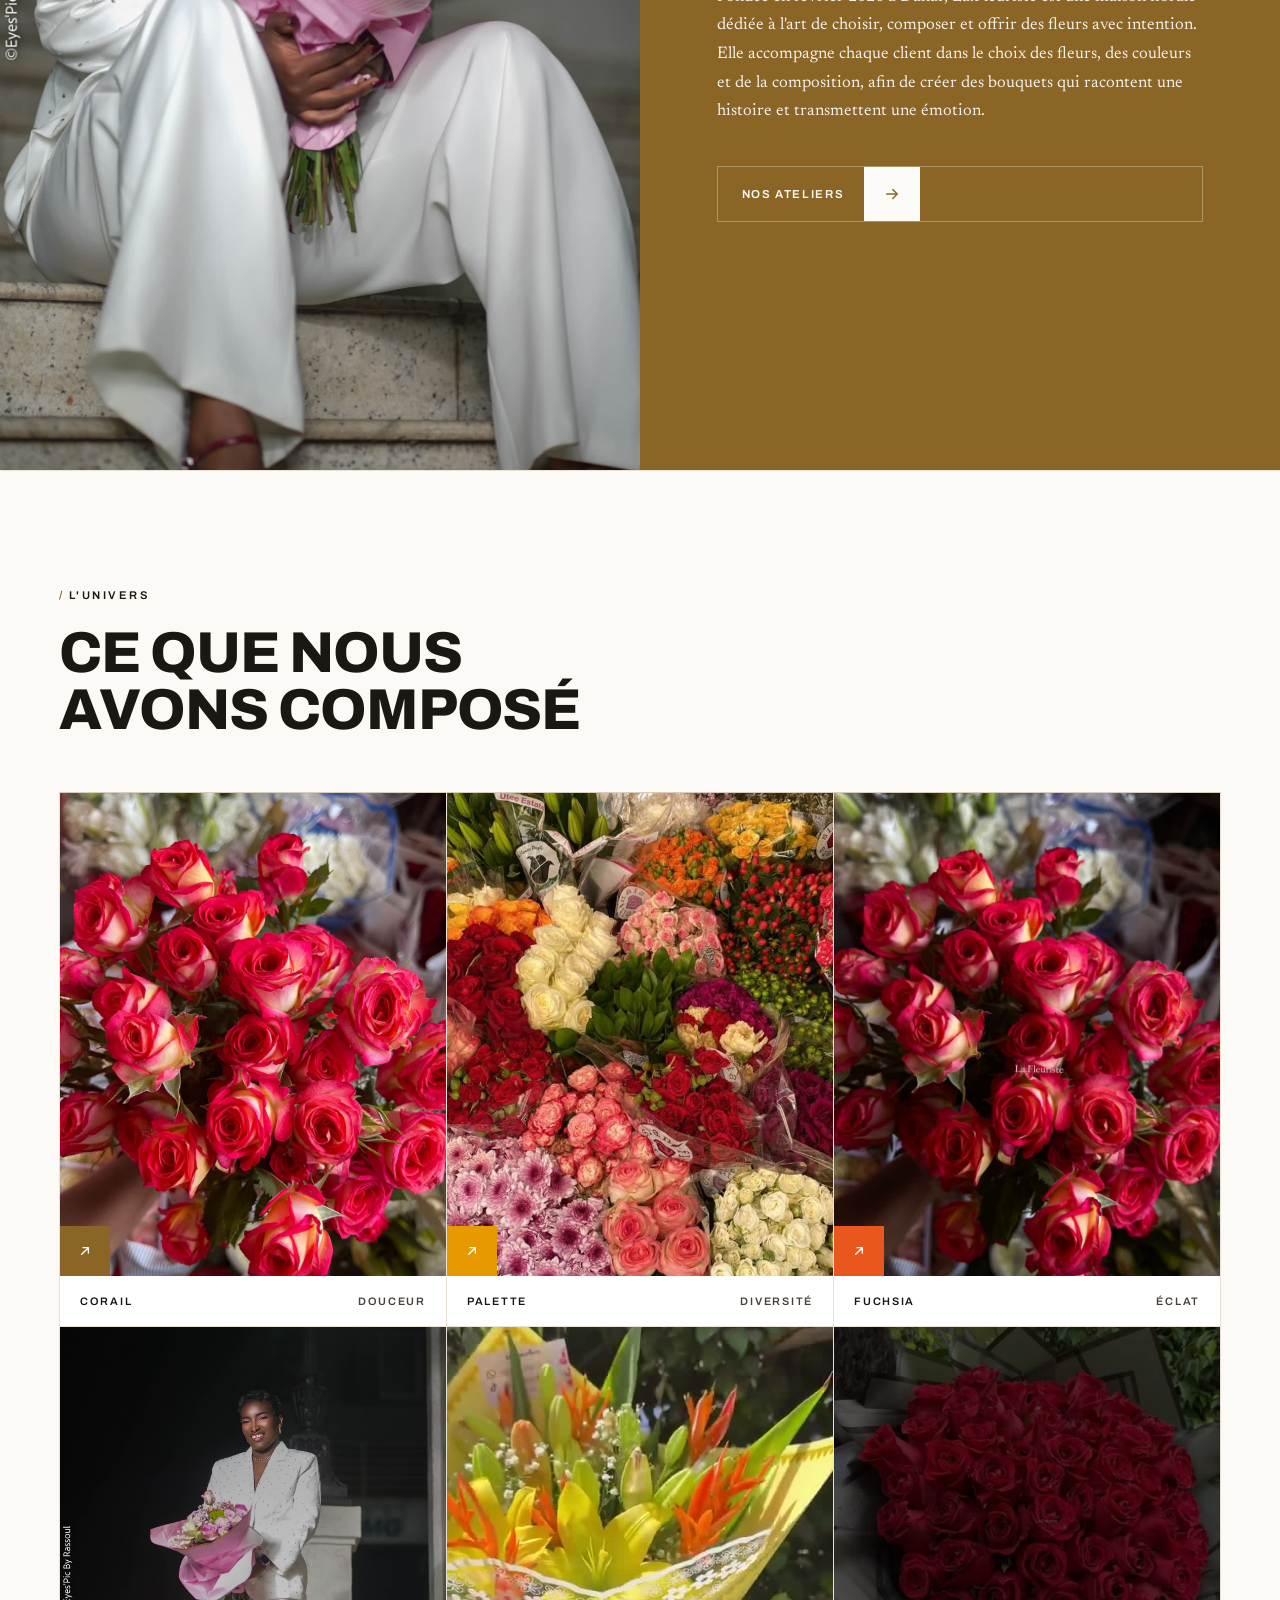
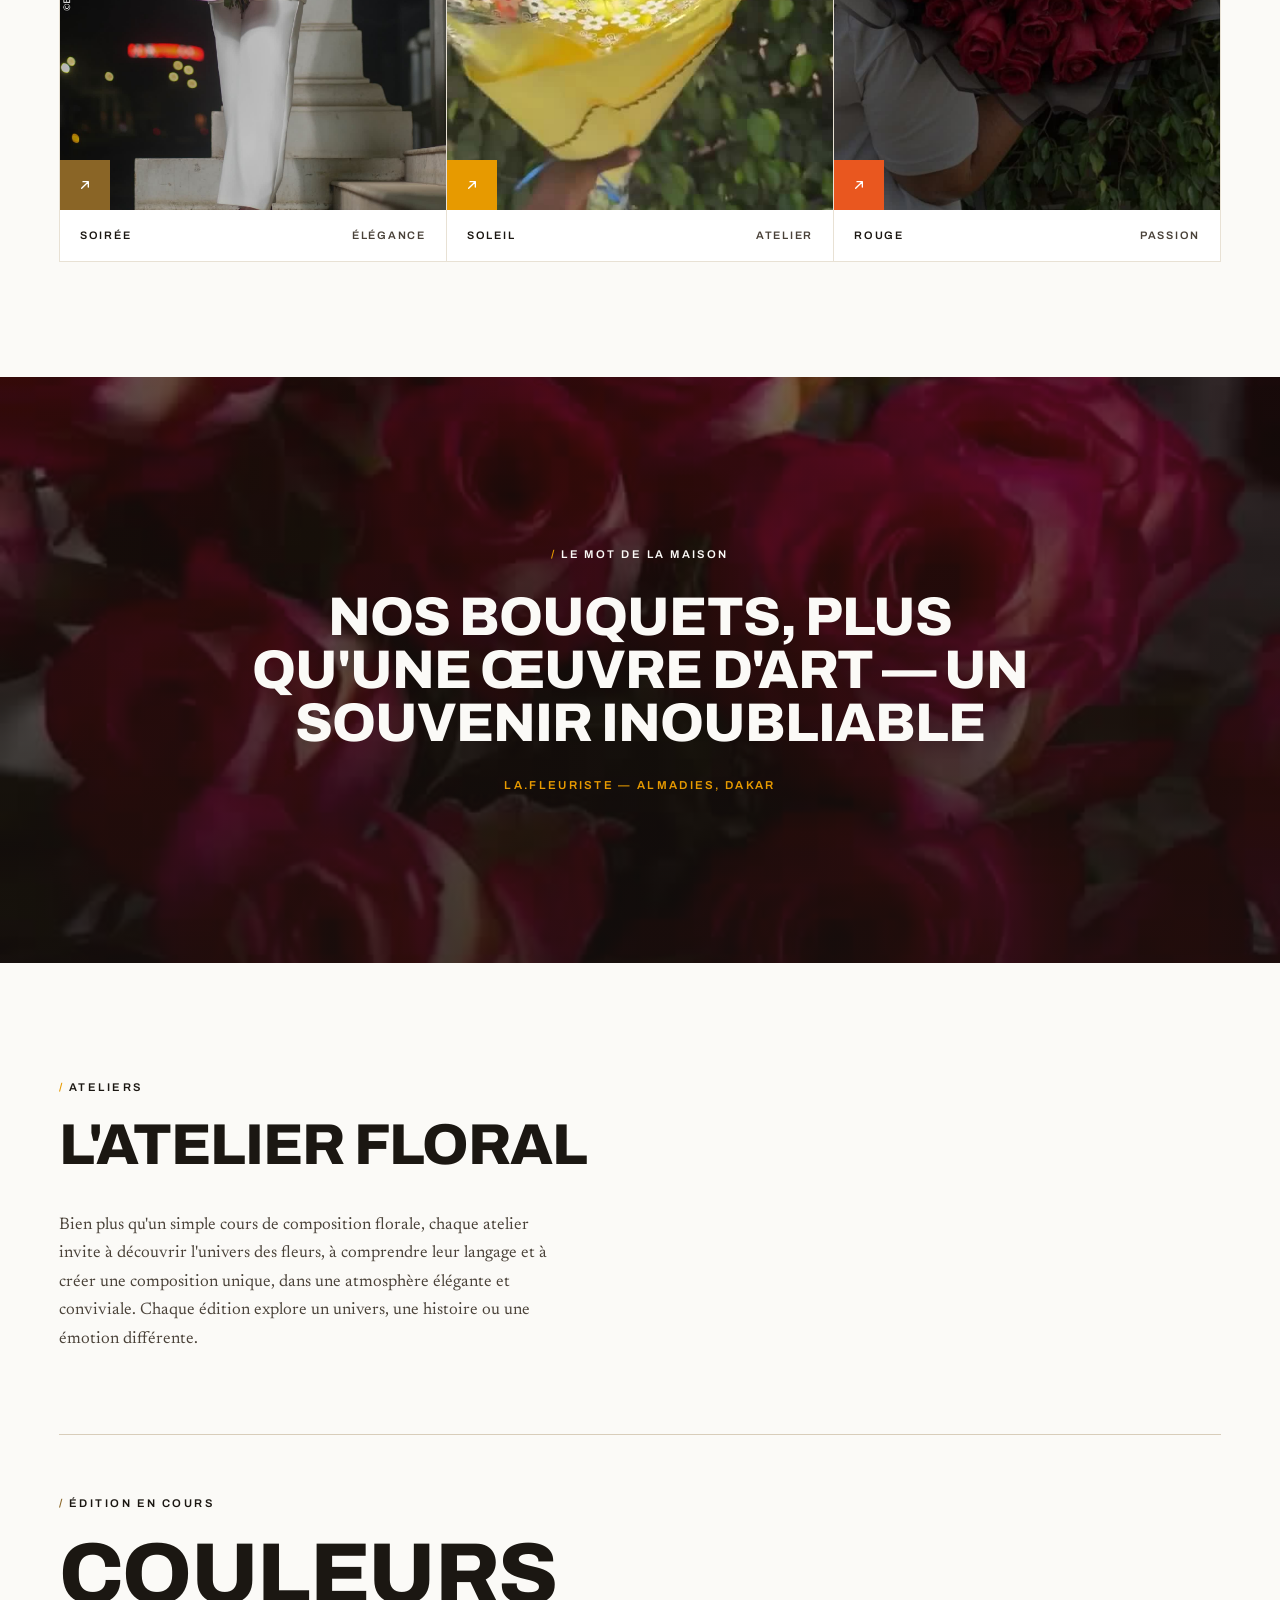
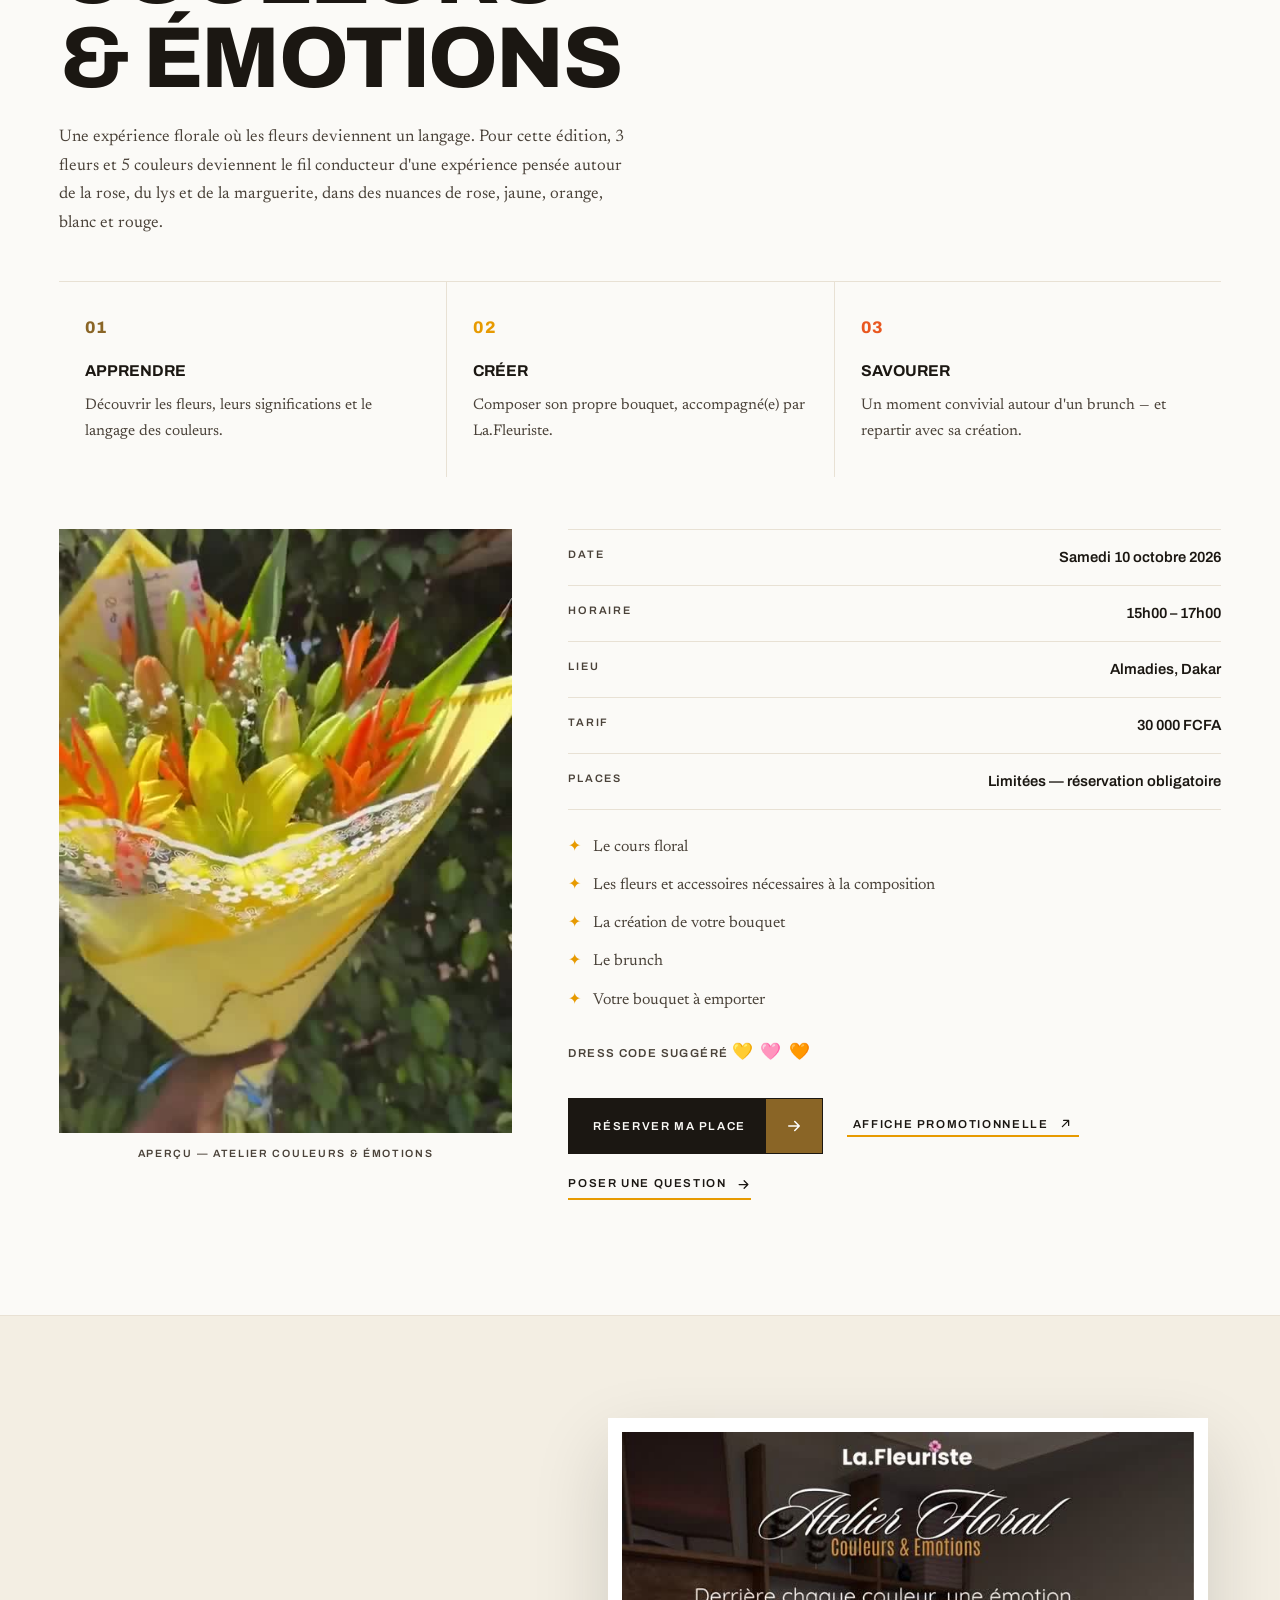
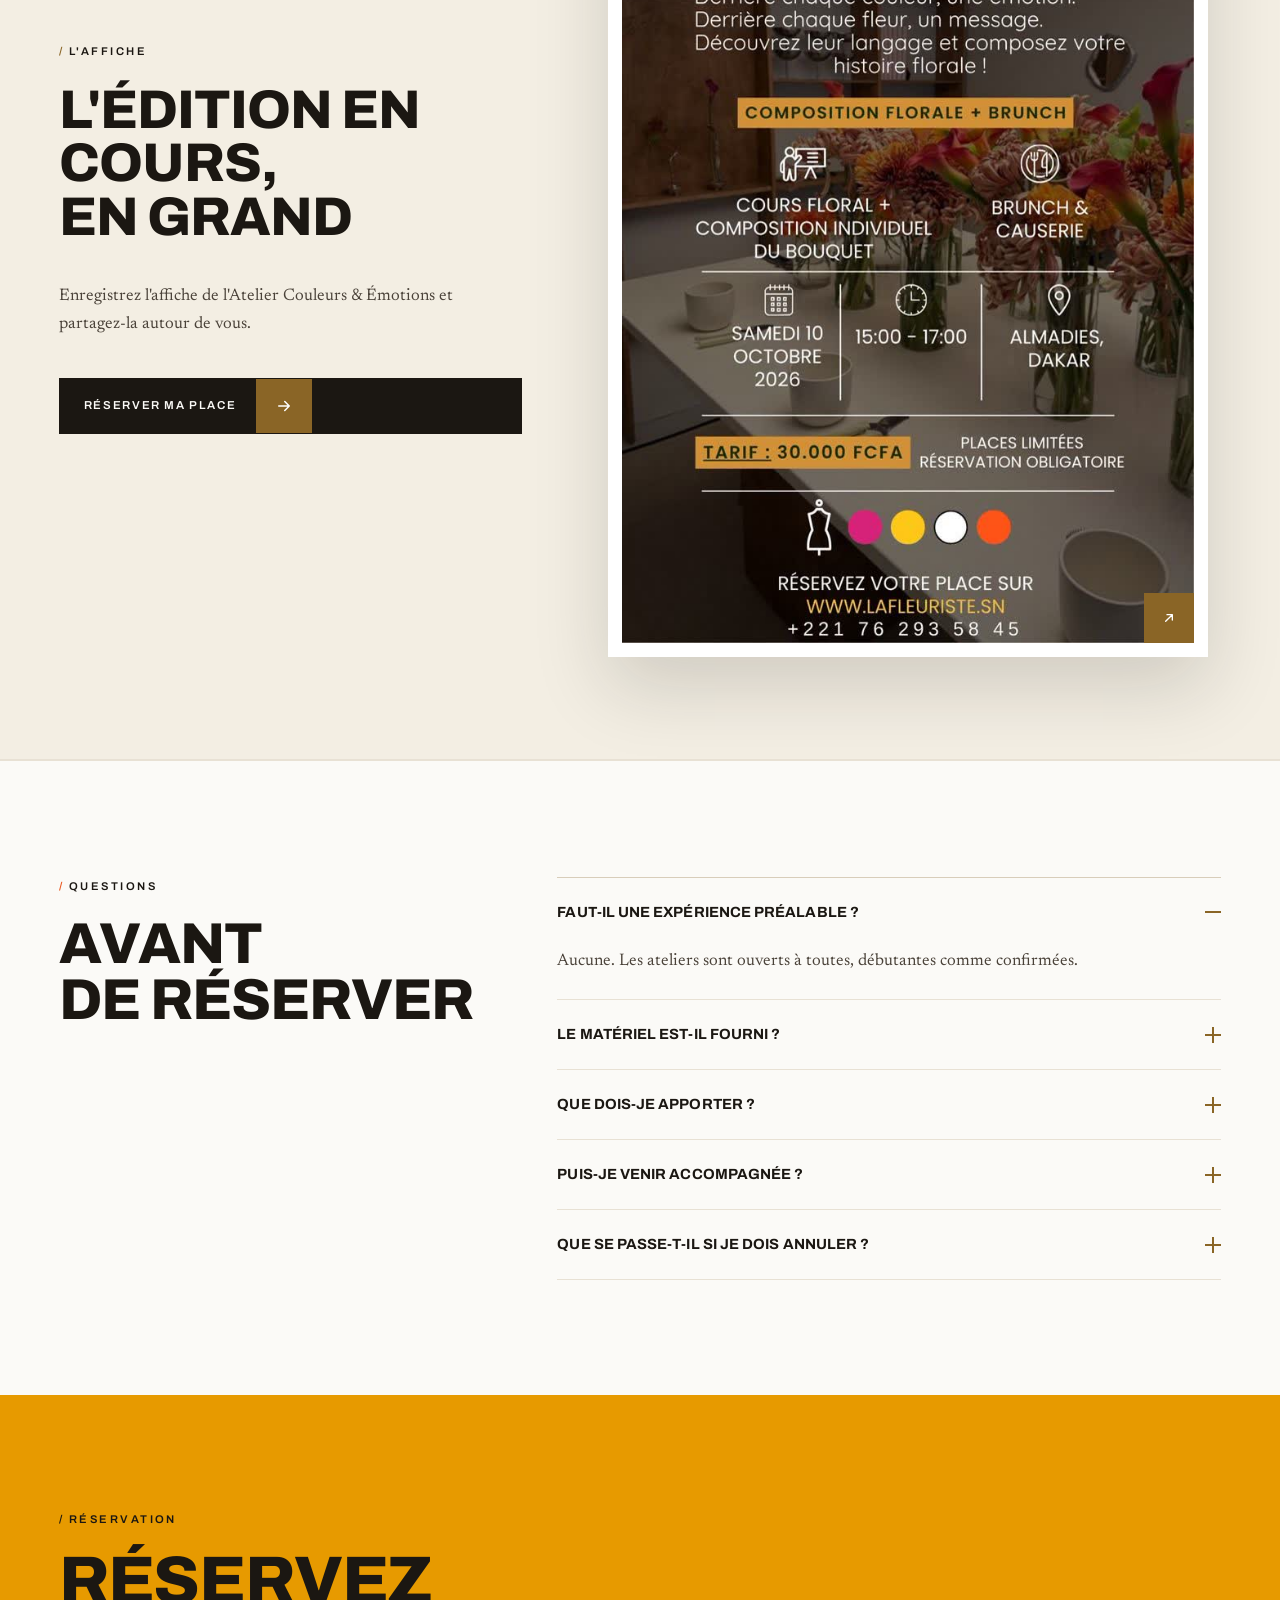
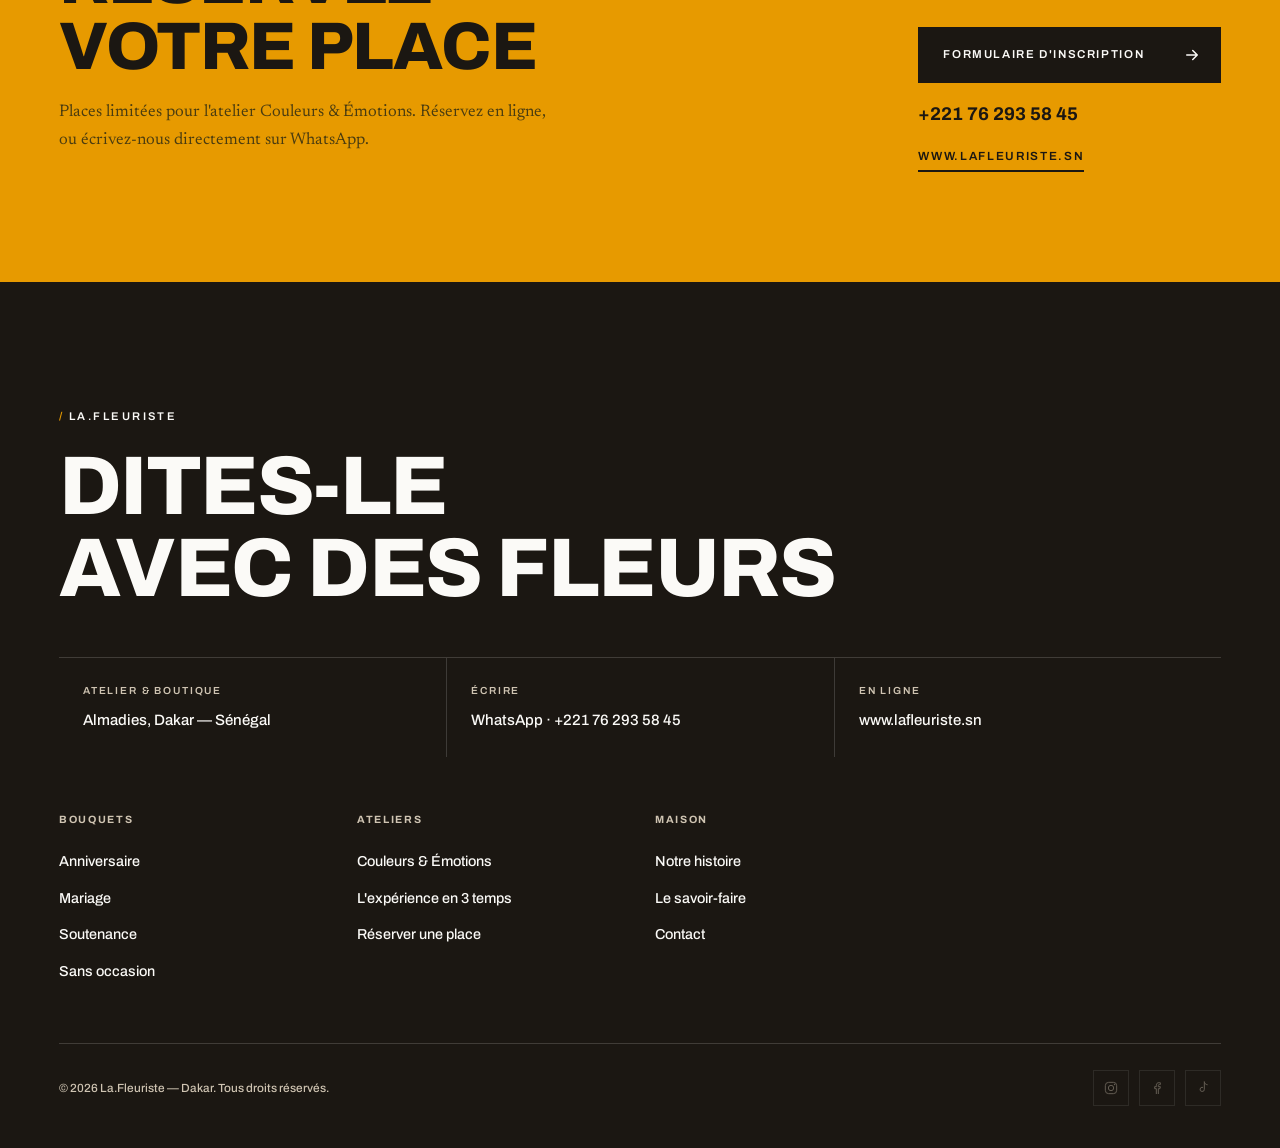
==== commit e75c1a39: "MAJ" ====
--- a/index.html
+++ b/index.html
@@ -16,8 +16,56 @@
 <script src="config.js"></script>
 <script src="firebase-config.js"></script>
 <script type="module" src="content-loader.js"></script>
+<style>
+  #preloader{ position:fixed; inset:0; z-index:9999; background:#FBFAF7; display:flex;
+    align-items:center; justify-content:center; transition:opacity .6s ease; }
+  #preloader.hide{ opacity:0; pointer-events:none; }
+  #preloader video{ width:100%; height:100%; object-fit:cover; }
+  #preloader .pl-mark{ position:absolute; left:50%; bottom:38px; transform:translateX(-50%);
+    font-family:"Archivo",sans-serif; font-weight:600; font-size:.66rem; letter-spacing:.24em;
+    text-transform:uppercase; color:#FBFAF7; text-shadow:0 1px 8px rgba(0,0,0,.4); }
+  @media (prefers-reduced-motion:reduce){ #preloader{ display:none; } }
+</style>
 </head>
 <body>
+
+<div id="preloader" aria-hidden="true">
+  <video id="preloaderVideo" muted playsinline autoplay preload="auto"></video>
+  <span class="pl-mark">La·Fleuriste</span>
+</div>
+<script>
+  /* Écran de chargement (vidéo courte). Se retire seul :
+     quand le site est prêt, au chargement complet, ou après 4 s. */
+  (function () {
+    var pl = document.getElementById("preloader");
+    var cfg = (window.SITE_CONFIG && window.SITE_CONFIG.preloader) || {};
+    var reduce = window.matchMedia && window.matchMedia("(prefers-reduced-motion: reduce)").matches;
+    function driveDirect(u){
+      if (!u) return u;
+      var m = String(u).match(/drive\.google\.com\/(?:file\/d\/|open\?id=|uc\?[^]*id=)([-\w]{20,})/);
+      return m ? "https://drive.google.com/uc?export=download&id=" + m[1] : u;
+    }
+    function clamp(n, lo, hi, dflt){ n = parseFloat(n); return isNaN(n) ? dflt : Math.min(hi, Math.max(lo, n)); }
+    var MIN_MS = clamp(cfg.minSeconds, 0, 10, 1.5) * 1000;
+    var MAX_MS = clamp(cfg.maxSeconds, 1, 20, 6) * 1000;
+    var START = Date.now(), killed = false;
+    function done(){
+      if (killed || !pl) return; killed = true;
+      var wait = Math.max(0, MIN_MS - (Date.now() - START));
+      setTimeout(function(){ pl.classList.add("hide"); setTimeout(function(){ pl.remove(); }, 700); }, wait);
+    }
+    if (!pl) return;
+    if (reduce || cfg.enabled === false) { pl.remove(); return; }
+    var v = document.getElementById("preloaderVideo");
+    if (cfg.poster) v.poster = cfg.poster;
+    if (cfg.video) { v.src = driveDirect(cfg.video); v.play && v.play().catch(function(){}); }
+    else { done(); return; }
+    window.LF_PRELOADER_DONE = done;
+    window.addEventListener("load", function(){ setTimeout(done, 300); });
+    setTimeout(done, MAX_MS);
+    pl.addEventListener("click", done);
+  })();
+</script>
 
 <a class="skip" href="#top">Aller au contenu</a>
 
@@ -31,6 +79,7 @@
   <div data-include="sections/galerie.html"></div>
   <div data-include="sections/citation.html"></div>
   <div data-include="sections/ateliers.html"></div>
+  <div data-include="sections/affiche.html"></div>
   <div data-include="sections/faq.html"></div>
   <div data-include="sections/cta.html"></div>
 </main>
--- a/style.css
+++ b/style.css
@@ -342,7 +342,7 @@
 .temps h4{ font-family:"Archivo",sans-serif; font-weight:700; text-transform:uppercase; font-size:.98rem; margin:14px 0 8px; }
 .temps p{ margin:0; color:var(--ink-soft); font-size:.96rem; }
 
-.edition-body{ display:grid; grid-template-columns:1.1fr .9fr; gap:56px; margin-top:52px; align-items:start; }
+.edition-body{ display:grid; grid-template-columns:.82fr 1.18fr; gap:56px; margin-top:52px; align-items:start; }
 .facts{ margin:0; border-top:1px solid var(--rule); }
 .fact{ display:flex; justify-content:space-between; gap:20px; padding:15px 0; border-bottom:1px solid var(--rule); }
 .fact dt{ font-family:"Archivo",sans-serif; font-weight:600; font-size:.68rem; letter-spacing:.16em; text-transform:uppercase; color:var(--ink-soft); }
@@ -357,6 +357,19 @@
 .edition-media video{ width:100%; aspect-ratio:3/4; object-fit:cover; background:var(--ink); }
 .edition-media figcaption{ margin-top:12px; text-align:center; font-family:"Archivo",sans-serif; font-weight:600; font-size:.66rem; letter-spacing:.16em; text-transform:uppercase; color:var(--ink-soft); }
 
+/* section « affiche » — visuel promotionnel en grand */
+.affiche{ background:#F3EEE3; border-top:1px solid var(--rule); border-bottom:1px solid var(--rule);
+  padding:clamp(56px,8vw,110px) 0; }
+.affiche-in{ display:grid; grid-template-columns:0.85fr 1.15fr; gap:clamp(34px,6vw,72px); align-items:center; }
+.affiche-text{ display:flex; flex-direction:column; gap:22px; }
+.affiche-text h2{ font-size:clamp(2rem,5vw,3.4rem); }
+.affiche-visual{ margin:0; position:relative; cursor:pointer; justify-self:center;
+  width:100%; max-width:600px; background:var(--card); padding:14px;
+  box-shadow:0 30px 70px rgba(27,23,18,.16); }
+.affiche-visual img{ width:100%; height:auto; display:block; }
+.affiche-visual .sq{ position:absolute; right:14px; bottom:14px; }
+.affiche-visual:hover .sq svg{ transform:translate(3px,-3px); }
+
 /* faq */
 .faq-grid{ display:grid; grid-template-columns:.8fr 1.2fr; gap:56px; align-items:start; }
 .faq-head{ margin-bottom:0; }
@@ -429,8 +442,11 @@
   .trio{ grid-template-columns:1fr 1fr; }
   .trio > div:nth-child(2){ border-left:none; }
   .trio > div:first-child{ grid-column:1 / -1; border-bottom:1px solid var(--rule); }
-  .edition-body{ grid-template-columns:1fr; gap:40px; }
-  .edition-media{ max-width:440px; }
+  .edition-body{ grid-template-columns:1fr; gap:36px; }
+  .edition-media{ max-width:460px; }
+  .edition-media video{ aspect-ratio:16/10; }
+  .affiche-in{ grid-template-columns:1fr; gap:34px; }
+  .affiche-visual{ max-width:520px; }
 }
 
 /* tablette */
